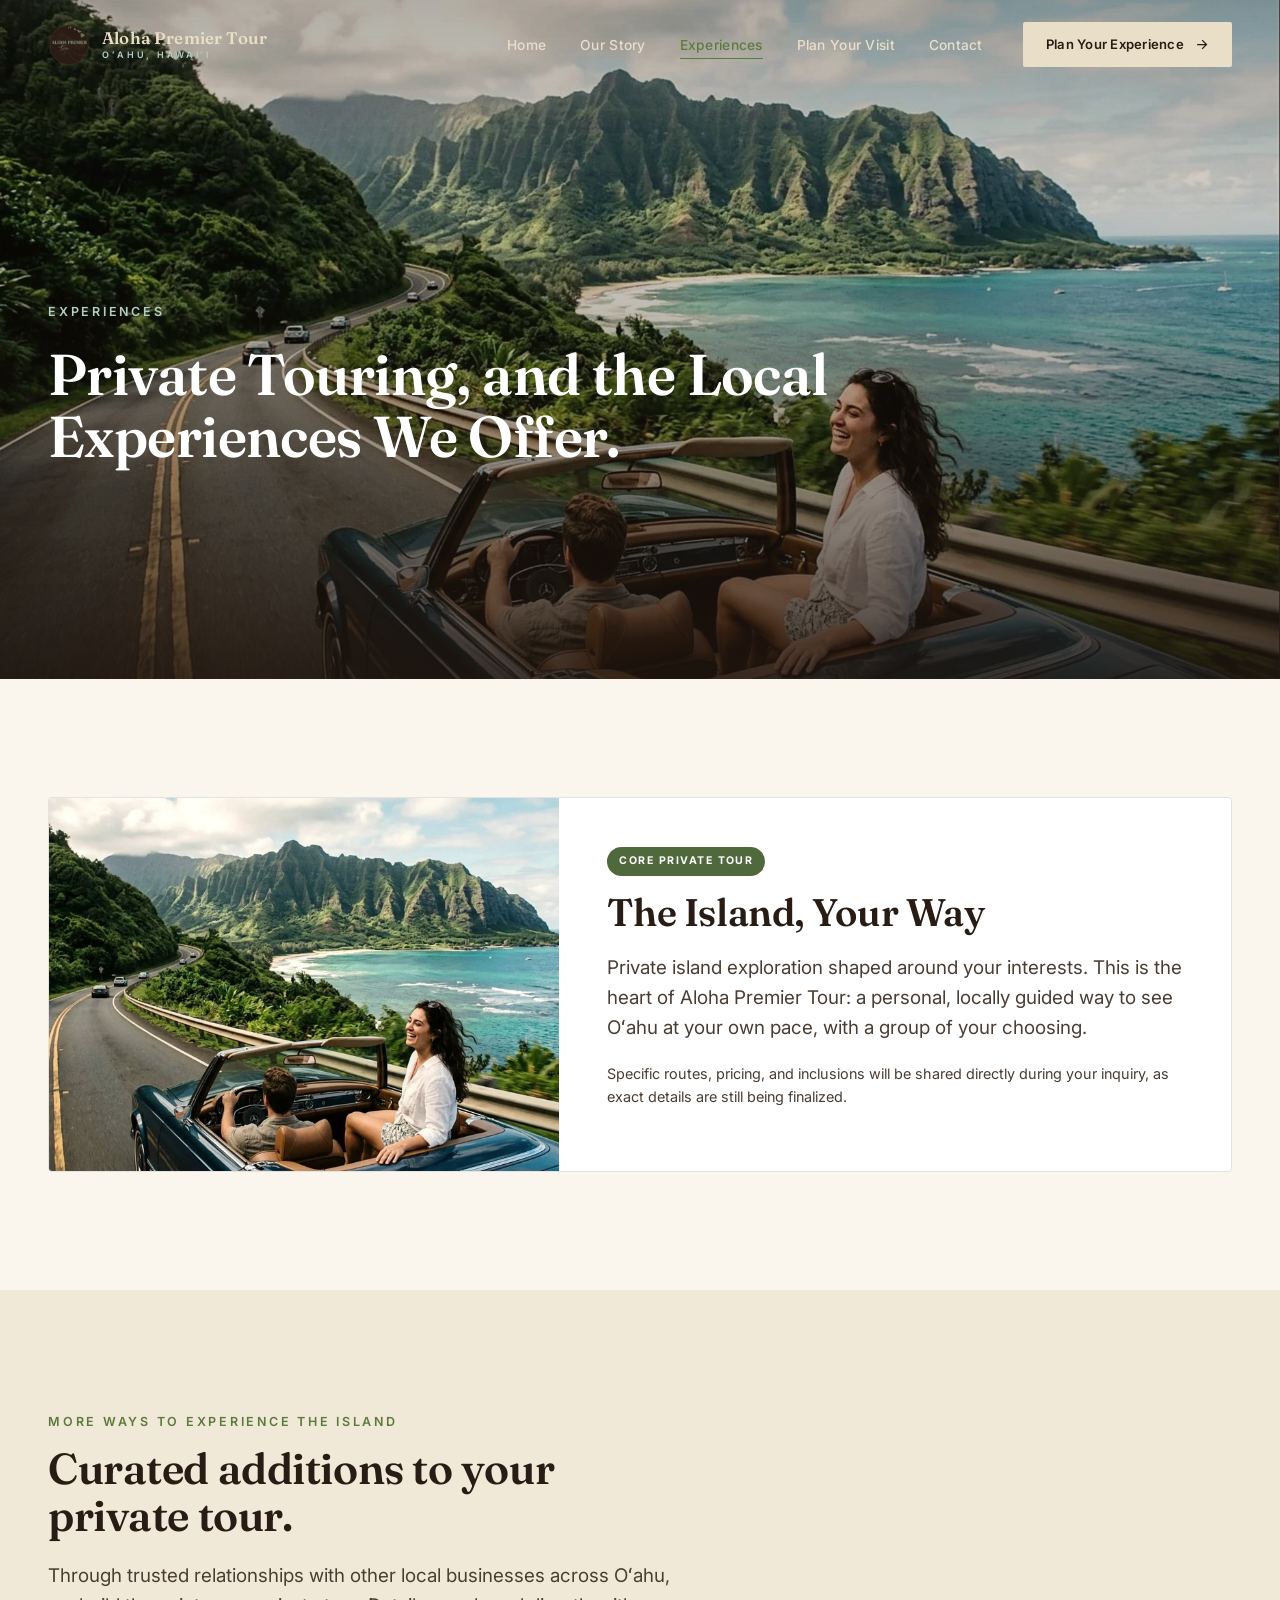
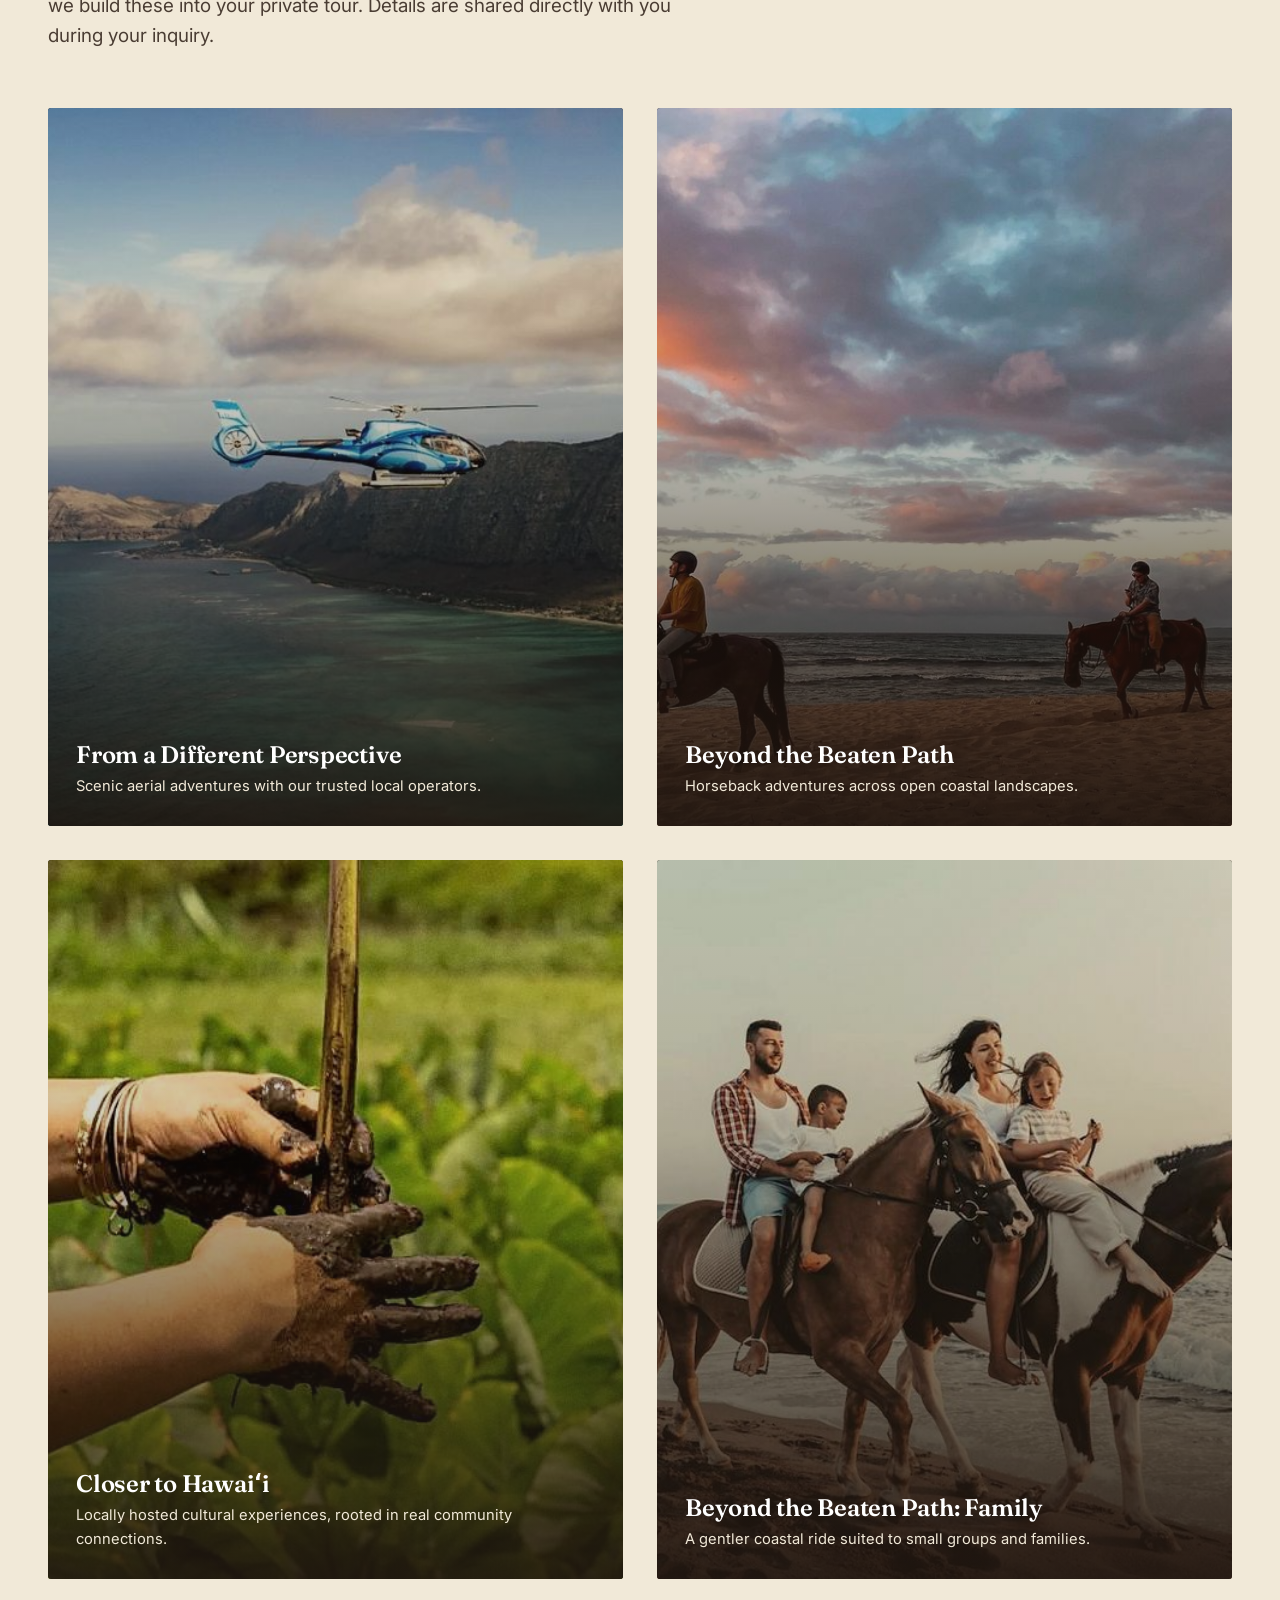
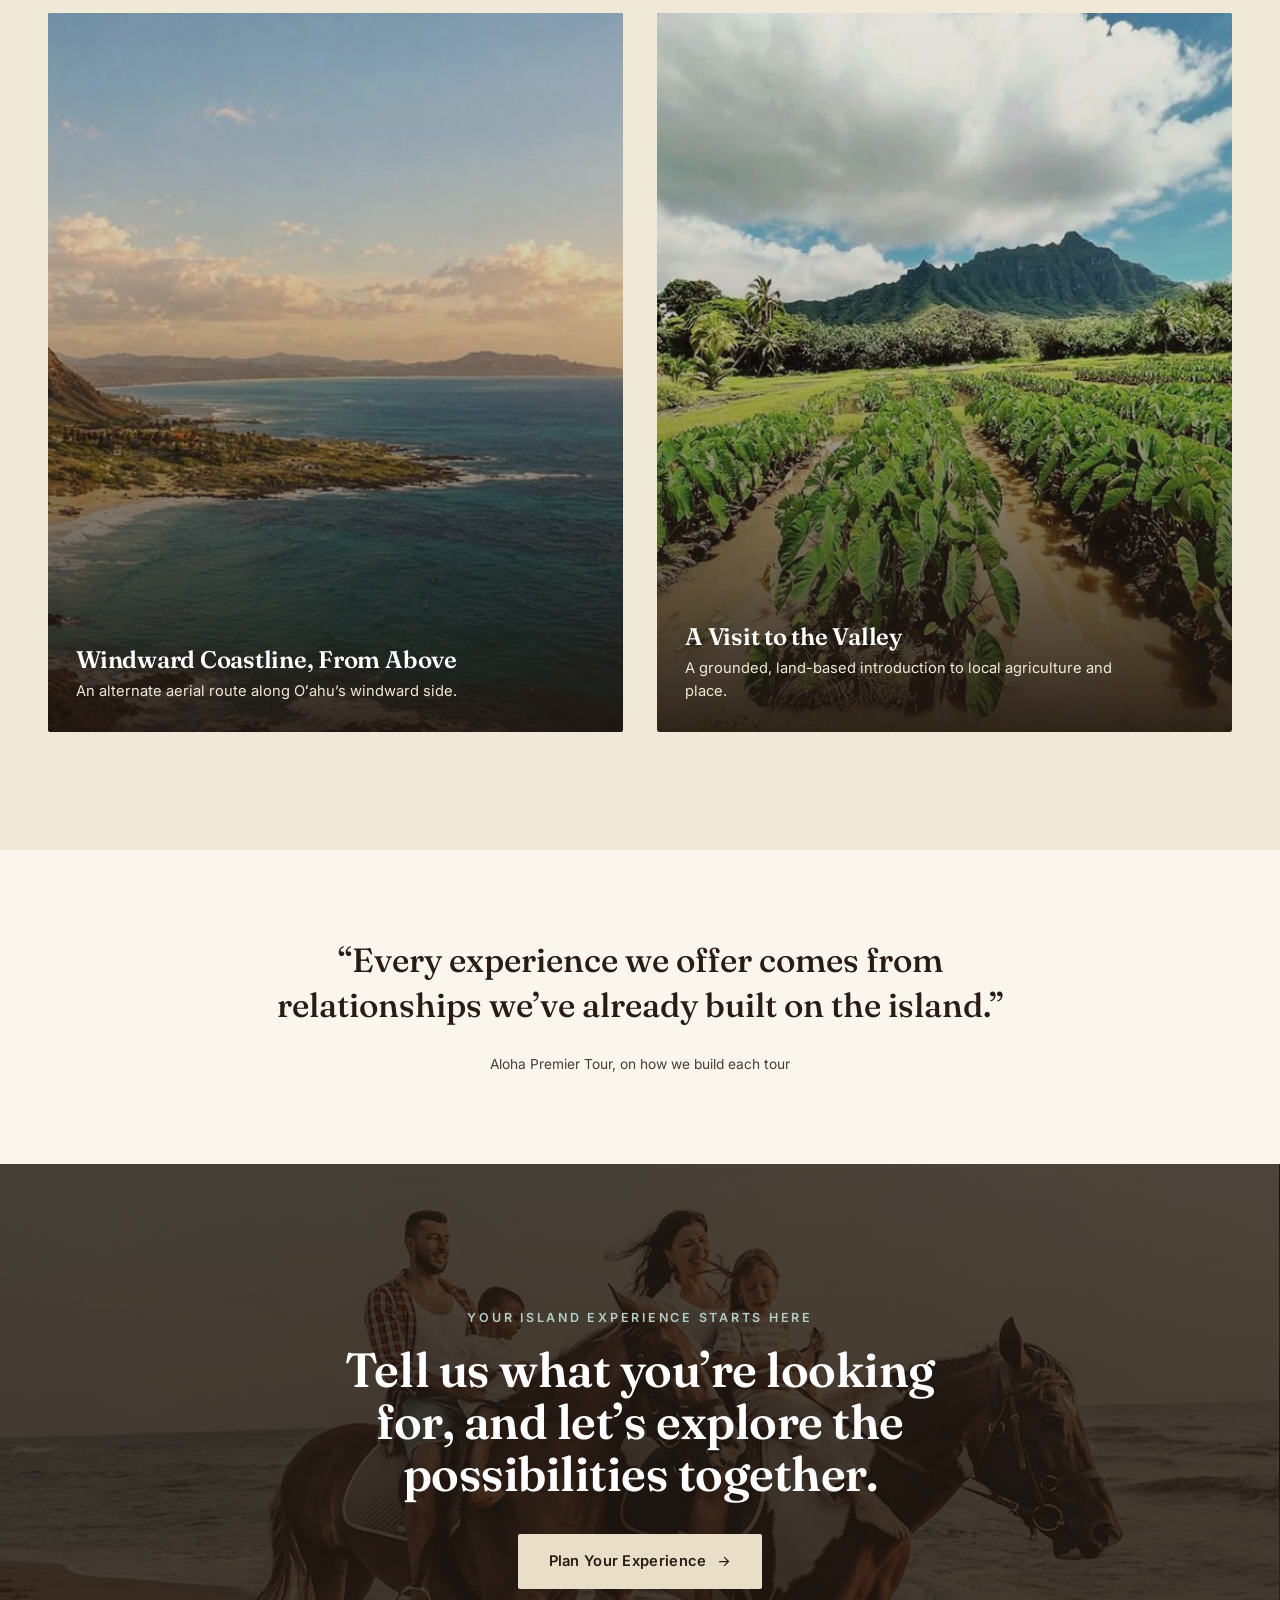
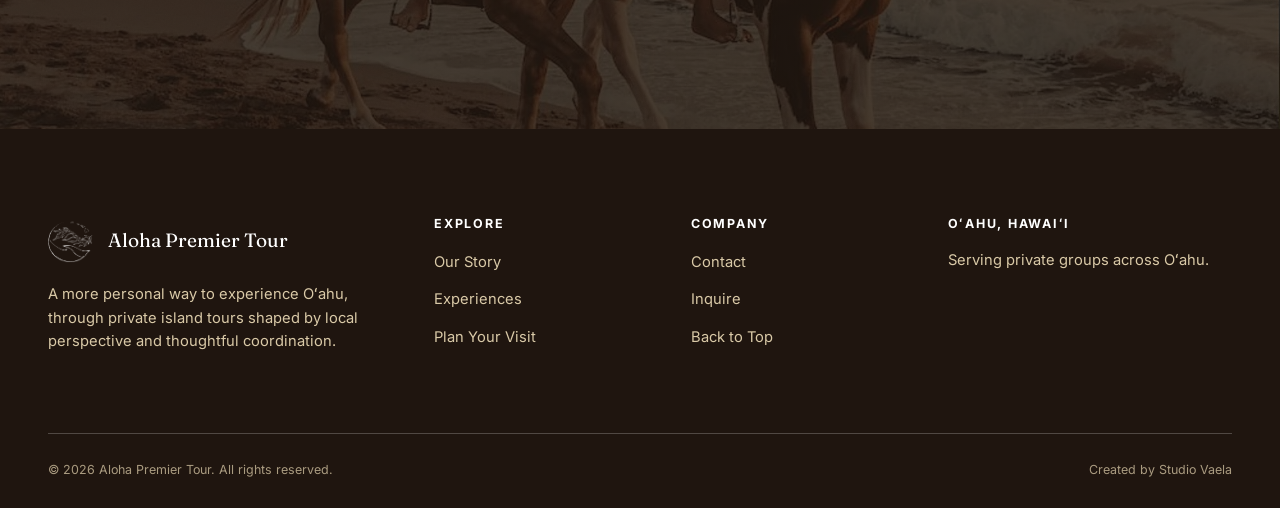
==== experiences.html @ 642cfa91 "Initial site build: Aloha Premier Tour editorial concept site Five-page static site (Home, Our Story" ====
<!DOCTYPE html>
<html lang="en">
<head>
<meta charset="UTF-8">
<meta name="viewport" content="width=device-width, initial-scale=1.0">
<title>Experiences | Aloha Premier Tour</title>
<meta name="description" content="Private Oʻahu island touring, plus curated experiences across the island.">
<link rel="icon" href="assets/img/logo/logo-primary.png">
<link rel="preconnect" href="https://fonts.googleapis.com">
<link rel="preconnect" href="https://fonts.gstatic.com" crossorigin>
<link href="https://fonts.googleapis.com/css2?family=Fraunces:ital,wght@0,400;0,500;0,600;1,500&family=Inter:wght@400;500;600;700&display=swap" rel="stylesheet">
<link rel="stylesheet" href="assets/css/style.css">
</head>
<body class="on-dark-hero">

<header class="site-header">
  <div class="container">
    <a href="index.html" class="brand">
      <img src="assets/img/logo/logo-primary.png" alt="Aloha Premier Tour">
      <span class="brand-word">Aloha Premier Tour<small>O&#699;AHU, HAWAI&#699;I</small></span>
    </a>
    <nav class="main-nav" id="main-nav">
      <ul>
        <li><a href="index.html" data-nav="index.html">Home</a></li>
        <li><a href="our-story.html" data-nav="our-story.html">Our Story</a></li>
        <li><a href="experiences.html" data-nav="experiences.html">Experiences</a></li>
        <li><a href="plan-your-visit.html" data-nav="plan-your-visit.html">Plan Your Visit</a></li>
        <li><a href="contact.html" data-nav="contact.html">Contact</a></li>
      </ul>
      <div class="nav-cta">
        <a href="plan-your-visit.html" class="btn btn-primary">
          Plan Your Experience
          <svg viewBox="0 0 24 24" fill="none" stroke="currentColor" stroke-width="2"><path d="M5 12h14M13 5l7 7-7 7"/></svg>
        </a>
      </div>
    </nav>
    <button class="menu-toggle" id="menu-toggle" aria-label="Toggle menu" aria-expanded="false">
      <span></span><span></span>
    </button>
  </div>
</header>

<section class="page-hero">
  <div class="hero-media">
    <img src="assets/img/graded/convertible-coast-road.jpg" alt="Dramatic Oʻahu ridgelines and coastline">
  </div>
  <div class="hero-content">
    <div class="container">
      <span class="eyebrow on-dark">Experiences</span>
      <h1>Private Touring, and the Local Experiences We Offer.</h1>
    </div>
  </div>
</section>

<!-- ============ CONFIRMED ============ -->
<section class="bg-offwhite">
  <div class="container">
    <div class="confirmed-card reveal">
      <div class="img-wrap">
        <img src="assets/img/graded/convertible-coast-road.jpg" alt="Private scenic drive along the Oʻahu coastline">
      </div>
      <div class="copy">
        <span class="badge-confirmed">Core Private Tour</span>
        <h2 style="font-size:clamp(1.9rem,3.2vw,2.4rem);">The Island, Your Way</h2>
        <p class="lede">Private island exploration shaped around your interests. This is the heart of Aloha Premier Tour: a personal, locally guided way to see O&#699;ahu at your own pace, with a group of your choosing.</p>
        <p style="font-size:.9rem;color:var(--ink-soft);">Specific routes, pricing, and inclusions will be shared directly during your inquiry, as exact details are still being finalized.</p>
      </div>
    </div>
  </div>
</section>

<!-- ============ MORE EXPERIENCES ============ -->
<section class="bg-sand">
  <div class="container">
    <div class="section-head reveal">
      <span class="eyebrow">More Ways to Experience the Island</span>
      <h2 style="font-size:clamp(2rem,3.6vw,2.7rem); margin-top:.3em;">Curated additions to your private tour.</h2>
      <p class="lede">Through trusted relationships with other local businesses across O&#699;ahu, we build these into your private tour. Details are shared directly with you during your inquiry.</p>
    </div>

    <div class="exp-grid">
      <div class="exp-card reveal">
        <img src="assets/img/cards/aerial-waimanalo.jpg" alt="Helicopter above the Oʻahu coastline">
        <div class="exp-card-content">
          <h3>From a Different Perspective</h3>
          <p>Scenic aerial adventures with our trusted local operators.</p>
        </div>
      </div>
      <div class="exp-card reveal">
        <img src="assets/img/cards/horseback-sunset-trio.jpg" alt="Horseback riding along an Oʻahu beach at sunset">
        <div class="exp-card-content">
          <h3>Beyond the Beaten Path</h3>
          <p>Horseback adventures across open coastal landscapes.</p>
        </div>
      </div>
      <div class="exp-card reveal">
        <img src="assets/img/cards/cultural-hands-taro.jpg" alt="Hands tending a taro patch, a genuine local practice">
        <div class="exp-card-content">
          <h3>Closer to Hawai&#699;i</h3>
          <p>Locally hosted cultural experiences, rooted in real community connections.</p>
        </div>
      </div>
      <div class="exp-card reveal">
        <img src="assets/img/cards/horseback-family.jpg" alt="Family exploring the Oʻahu coast on horseback">
        <div class="exp-card-content">
          <h3>Beyond the Beaten Path: Family</h3>
          <p>A gentler coastal ride suited to small groups and families.</p>
        </div>
      </div>
      <div class="exp-card reveal">
        <img src="assets/img/cards/aerial-makapuu-sunset.jpg" alt="Aerial view of the Oʻahu coastline at sunset">
        <div class="exp-card-content">
          <h3>Windward Coastline, From Above</h3>
          <p>An alternate aerial route along O&#699;ahu&rsquo;s windward side.</p>
        </div>
      </div>
      <div class="exp-card reveal">
        <img src="assets/img/cards/taro-fields-mountain.jpg" alt="Taro fields beneath the Oʻahu mountains">
        <div class="exp-card-content">
          <h3>A Visit to the Valley</h3>
          <p>A grounded, land-based introduction to local agriculture and place.</p>
        </div>
      </div>
    </div>
  </div>
</section>

<section class="bg-offwhite tight">
  <div class="container">
    <div class="quote-block reveal">
      <q>Every experience we offer comes from relationships we&rsquo;ve already built on the island.</q>
      <cite>Aloha Premier Tour, on how we build each tour</cite>
    </div>
  </div>
</section>

<section class="cta-band">
  <div class="bg-img"><img src="assets/img/graded/horseback-family.jpg" alt="Family exploring the Oʻahu coastline"></div>
  <div class="container inner reveal">
    <span class="eyebrow on-dark">Your Island Experience Starts Here</span>
    <h2 style="margin-top:.3em;">Tell us what you&rsquo;re looking for, and let&rsquo;s explore the possibilities together.</h2>
    <div class="actions">
      <a href="plan-your-visit.html" class="btn btn-primary">
        Plan Your Experience
        <svg viewBox="0 0 24 24" fill="none" stroke="currentColor" stroke-width="2"><path d="M5 12h14M13 5l7 7-7 7"/></svg>
      </a>
    </div>
  </div>
</section>

<footer class="site-footer">
  <div class="container">
    <div class="footer-grid">
      <div>
        <a href="index.html" class="footer-brand">
          <img src="assets/img/logo/logo-submark-white.png" alt="">
          <span>Aloha Premier Tour</span>
        </a>
        <p>A more personal way to experience O&#699;ahu, through private island tours shaped by local perspective and thoughtful coordination.</p>
      </div>
      <div>
        <h4>Explore</h4>
        <ul>
          <li><a href="our-story.html">Our Story</a></li>
          <li><a href="experiences.html">Experiences</a></li>
          <li><a href="plan-your-visit.html">Plan Your Visit</a></li>
        </ul>
      </div>
      <div>
        <h4>Company</h4>
        <ul>
          <li><a href="contact.html">Contact</a></li>
          <li><a href="plan-your-visit.html">Inquire</a></li>
          <li><a href="#top">Back to Top</a></li>
        </ul>
      </div>
      <div>
        <h4>O&#699;ahu, Hawai&#699;i</h4>
        <p>Serving private groups across O&#699;ahu.</p>
      </div>
    </div>
    <div class="footer-bottom">
      <span>&copy; 2026 Aloha Premier Tour. All rights reserved.</span>
      <span>Created by Studio Vaela</span>
    </div>
  </div>
</footer>

<script src="assets/js/main.js"></script>
</body>
</html>
---- assets/css/style.css ----
/* ============================================================
   Aloha Premier Tour — Editorial concept site
   Palette sampled from brand mark: cocoa #291C15, olive/tidal green #5C7A3D
   ============================================================ */

:root{
  --cocoa-900:#1f150f;
  --cocoa-800:#291c15;
  --cocoa-700:#3c2a1f;
  --cocoa-600:#55402f;
  --green-700:#3c4f30;
  --green-600:#50693c;
  --green-500:#5c7a3d;
  --green-400:#7c9460;
  --seaglass-500:#8fb3a6;
  --seaglass-400:#b3cec4;
  --sand-300:#d9c9a7;
  --sand-200:#e9dec8;
  --sand-100:#f1e9d8;
  --offwhite:#faf6ee;
  --ink:#231a14;
  --ink-soft:#4a3d33;
  --line:rgba(35,26,20,0.12);
  --line-light:rgba(255,255,255,0.22);

  --font-display:"Fraunces", "Iowan Old Style", Georgia, serif;
  --font-body:"Inter", -apple-system, BlinkMacSystemFont, "Segoe UI", sans-serif;

  --container:1240px;
  --radius:4px;
  --ease:cubic-bezier(.22,.61,.36,1);
}

*,*::before,*::after{box-sizing:border-box;}
html{scroll-behavior:smooth;}
body{
  margin:0;
  background:var(--offwhite);
  color:var(--ink);
  font-family:var(--font-body);
  font-size:16px;
  line-height:1.6;
  -webkit-font-smoothing:antialiased;
  overflow-x:hidden;
}
img{max-width:100%;display:block;}
a{color:inherit;text-decoration:none;}
ul{margin:0;padding:0;list-style:none;}
h1,h2,h3,h4{
  font-family:var(--font-display);
  font-weight:600;
  line-height:1.08;
  margin:0 0 .5em;
  color:var(--cocoa-800);
  letter-spacing:-0.01em;
}
p{margin:0 0 1em;}
.container{
  width:100%;
  max-width:var(--container);
  margin:0 auto;
  padding:0 28px;
}

/* ---------- utility type ---------- */
.eyebrow{
  font-family:var(--font-body);
  font-size:12.5px;
  font-weight:600;
  letter-spacing:.22em;
  text-transform:uppercase;
  color:var(--green-500);
}
.eyebrow.on-dark{color:var(--seaglass-400);}
.lede{
  font-size:1.18rem;
  color:var(--ink-soft);
  max-width:46em;
}
.section-head{
  max-width:640px;
  margin:0 0 56px;
}
.section-head.center{margin-left:auto;margin-right:auto;text-align:center;}

/* ---------- buttons ---------- */
.btn{
  display:inline-flex;
  align-items:center;
  gap:10px;
  font-family:var(--font-body);
  font-weight:600;
  font-size:.92rem;
  letter-spacing:.02em;
  padding:15px 30px;
  border-radius:2px;
  border:1px solid transparent;
  cursor:pointer;
  transition:transform .4s var(--ease), background .3s var(--ease), color .3s var(--ease), border-color .3s var(--ease);
  white-space:nowrap;
}
.btn svg{width:15px;height:15px;transition:transform .35s var(--ease);}
.btn:hover svg{transform:translateX(4px);}
.btn-primary{
  background:var(--sand-200);
  color:var(--cocoa-800);
}
.btn-primary:hover{background:#fff;}
.btn-line{
  background:transparent;
  border-color:var(--line-light);
  color:inherit;
}
.btn-line:hover{border-color:currentColor;}
.btn-dark{
  background:var(--cocoa-800);
  color:var(--sand-200);
}
.btn-dark:hover{background:var(--green-700);}
.btn-block{width:100%;justify-content:center;}

/* ============================================================
   Header
   ============================================================ */
.site-header{
  position:fixed;
  top:0;left:0;right:0;
  z-index:100;
  padding:22px 0;
  transition:background .5s var(--ease), padding .4s var(--ease), box-shadow .4s var(--ease);
}
.site-header .container{
  display:flex;
  align-items:center;
  justify-content:space-between;
}
.site-header.is-scrolled{
  background:rgba(250,246,238,0.92);
  backdrop-filter:blur(10px);
  padding:14px 0;
  box-shadow:0 1px 0 var(--line);
}
.brand{
  display:flex;
  align-items:center;
  gap:12px;
  z-index:2;
}
.brand img{height:42px;width:42px;transition:height .4s var(--ease), width .4s var(--ease);}
.site-header.is-scrolled .brand img{height:36px;width:36px;}
.brand-word{
  font-family:var(--font-display);
  font-size:1.05rem;
  font-weight:600;
  letter-spacing:.01em;
  color:var(--sand-200);
  transition:color .4s var(--ease);
  line-height:1.1;
}
.brand-word small{
  display:block;
  font-family:var(--font-body);
  font-size:.56rem;
  letter-spacing:.3em;
  font-weight:600;
  color:var(--seaglass-400);
  margin-top:2px;
}
.site-header.is-scrolled .brand-word{color:var(--cocoa-800);}
.site-header.is-scrolled .brand-word small{color:var(--green-600);}
body:not(.on-dark-hero) .brand-word{color:var(--cocoa-800);}
body:not(.on-dark-hero) .brand-word small{color:var(--green-600);}

.main-nav{display:flex;align-items:center;gap:40px;}
.main-nav ul{display:flex;gap:34px;}
.main-nav ul a{
  font-size:.86rem;
  font-weight:500;
  letter-spacing:.02em;
  color:var(--sand-200);
  position:relative;
  padding:4px 0;
  transition:color .4s var(--ease);
}
body:not(.on-dark-hero) .main-nav ul a{color:var(--ink-soft);}
.site-header.is-scrolled .main-nav ul a{color:var(--ink-soft);}
.main-nav ul a::after{
  content:"";
  position:absolute;left:0;right:100%;bottom:-2px;
  height:1px;background:currentColor;
  transition:right .35s var(--ease);
}
.main-nav ul a:hover::after,
.main-nav ul a.active::after{right:0;}
.main-nav ul a.active{color:var(--green-500);}

.nav-cta{display:flex;align-items:center;gap:22px;}
.nav-cta .btn{
  padding:11px 22px;
  font-size:.82rem;
}
body:not(.on-dark-hero) .btn-line{color:var(--ink);border-color:var(--line);}
.site-header.is-scrolled .btn-line{color:var(--ink);border-color:var(--line);}

.menu-toggle{
  display:none;
  width:40px;height:40px;
  border:none;background:none;
  cursor:pointer;
  flex-direction:column;
  align-items:flex-end;
  justify-content:center;
  gap:6px;
  z-index:2;
}
.menu-toggle span{
  display:block;width:26px;height:2px;
  background:var(--sand-200);
  transition:all .35s var(--ease);
}
body:not(.on-dark-hero) .menu-toggle span,
.site-header.is-scrolled .menu-toggle span{background:var(--ink);}
.menu-toggle span:nth-child(2){width:18px;}

/* mobile nav */
@media (max-width:900px){
  .main-nav{
    position:fixed;inset:0;
    background:var(--cocoa-800);
    flex-direction:column;
    justify-content:center;
    align-items:flex-start;
    padding:0 40px;
    transform:translateX(100%);
    transition:transform .5s var(--ease);
  }
  .main-nav.is-open{transform:translateX(0);}
  .main-nav ul{flex-direction:column;gap:26px;}
  .main-nav ul a{font-size:1.5rem;color:var(--sand-200) !important;}
  .main-nav .nav-cta{margin-top:30px;}
  .menu-toggle{display:flex;}
  body.nav-open{overflow:hidden;}
}

/* ============================================================
   Hero
   ============================================================ */
.hero{
  position:relative;
  min-height:100svh;
  display:flex;
  align-items:flex-end;
  color:var(--sand-200);
  overflow:hidden;
}
.hero-media{
  position:absolute;inset:0;
  z-index:0;
}
.hero-media img{
  width:100%;height:100%;object-fit:cover;
  transform:scale(1.08);
  animation:heroZoom 18s ease-out forwards;
}
@keyframes heroZoom{to{transform:scale(1);}}
.hero-media::after{
  content:"";
  position:absolute;inset:0;
  background:
    linear-gradient(180deg, rgba(31,21,15,.35) 0%, rgba(31,21,15,.18) 32%, rgba(31,21,15,.55) 78%, rgba(31,21,15,.86) 100%);
}
.hero-content{
  position:relative;z-index:1;
  width:100%;
  padding:200px 0 88px;
}
.hero-content .eyebrow{margin-bottom:22px;display:inline-block;}
.hero h1{
  color:#fff;
  font-size:clamp(2.6rem, 6vw, 5rem);
  max-width:14em;
  margin-bottom:.4em;
}
.hero-body{
  display:flex;
  justify-content:space-between;
  align-items:flex-end;
  gap:40px;
  flex-wrap:wrap;
}
.hero-body p{
  max-width:34em;
  font-size:1.12rem;
  color:var(--sand-100);
  margin-bottom:28px;
}
.hero-scroll{
  position:absolute;bottom:34px;left:50%;
  transform:translateX(-50%);
  display:flex;flex-direction:column;align-items:center;gap:10px;
  color:var(--sand-200);
  font-size:.68rem;letter-spacing:.3em;text-transform:uppercase;
  opacity:.8;
  z-index:1;
}
.hero-scroll .line{width:1px;height:40px;background:currentColor;opacity:.5;animation:scrollLine 2.4s ease-in-out infinite;}
@keyframes scrollLine{0%,100%{transform:scaleY(1);opacity:.5;}50%{transform:scaleY(.4);opacity:1;}}

/* page (non-home) hero — shorter */
.page-hero{
  position:relative;
  min-height:62vh;
  display:flex;align-items:flex-end;
  color:var(--sand-200);
  overflow:hidden;
}
.page-hero .hero-content{padding:180px 0 64px;}
.page-hero h1{font-size:clamp(2.2rem,4.8vw,3.6rem);max-width:16em;color:#fff;}

/* ============================================================
   Sections / shared blocks
   ============================================================ */
section{padding:118px 0;position:relative;}
section.tight{padding:88px 0;}
.bg-offwhite{background:var(--offwhite);}
.bg-sand{background:var(--sand-100);}
.bg-cocoa{background:var(--cocoa-800);color:var(--sand-200);}
.bg-cocoa h2,.bg-cocoa h3,.bg-cocoa h4{color:#fff;}
.bg-cocoa .lede{color:var(--sand-100);}

.reveal{
  opacity:0;
  transform:translateY(26px);
  transition:opacity .9s var(--ease), transform .9s var(--ease);
}
.reveal.is-visible{opacity:1;transform:translateY(0);}

/* ---------- Introduction (home) ---------- */
.intro-grid{
  display:grid;
  grid-template-columns:1.1fr .9fr;
  gap:72px;
  align-items:center;
}
.intro-media{position:relative;}
.intro-media img{border-radius:3px;}
.intro-media .frame-tag{
  position:absolute;bottom:-26px;left:-26px;
  background:var(--cocoa-800);
  color:var(--sand-200);
  padding:18px 24px;
  font-size:.78rem;
  letter-spacing:.06em;
  max-width:220px;
  border-left:3px solid var(--green-500);
}

/* ---------- experience preview cards ---------- */
.concept-banner{
  display:flex;
  align-items:center;
  gap:14px;
  border:1px solid var(--line);
  background:var(--sand-100);
  color:var(--ink-soft);
  padding:16px 22px;
  font-size:.84rem;
  border-radius:2px;
  margin-bottom:48px;
}
.concept-banner svg{flex:none;width:18px;height:18px;color:var(--green-600);}
.bg-cocoa .concept-banner{background:rgba(255,255,255,.06);border-color:var(--line-light);color:var(--sand-100);}

.exp-grid{
  display:grid;
  grid-template-columns:repeat(2,1fr);
  gap:34px;
}
.exp-card{
  position:relative;
  border-radius:3px;
  overflow:hidden;
  background:var(--cocoa-800);
  aspect-ratio:4/5;
  isolation:isolate;
}
.exp-card img{
  position:absolute;inset:0;width:100%;height:100%;object-fit:cover;
  transition:transform .9s var(--ease), filter .5s var(--ease);
  z-index:-1;
}
.exp-card:hover img{transform:scale(1.07);}
.exp-card::before{
  content:"";
  position:absolute;inset:0;
  background:linear-gradient(180deg, rgba(31,21,15,.12) 0%, rgba(31,21,15,.2) 38%, rgba(31,21,15,.92) 100%);
}
.exp-card-content{
  position:relative;z-index:1;
  height:100%;
  display:flex;flex-direction:column;justify-content:flex-end;
  padding:28px;
  color:#fff;
}
.concept-pill{
  align-self:flex-start;
  display:inline-flex;align-items:center;gap:6px;
  font-size:.64rem;letter-spacing:.16em;font-weight:700;text-transform:uppercase;
  background:rgba(250,246,238,.94);
  color:var(--cocoa-800);
  padding:6px 11px;
  border-radius:20px;
  margin-bottom:auto;
}
.concept-pill::before{
  content:"";width:6px;height:6px;border-radius:50%;background:var(--green-500);
}
.exp-card-content h3{color:#fff;font-size:1.5rem;margin-bottom:.3em;}
.exp-card-content p{color:var(--sand-100);font-size:.92rem;margin-bottom:0;max-width:30em;}

/* ---------- Why APT ---------- */
.why-grid{
  display:grid;
  grid-template-columns:repeat(3,1fr);
  gap:48px;
}
.why-item{border-top:1px solid var(--line);padding-top:26px;}
.bg-cocoa .why-item{border-color:var(--line-light);}
.why-item .num{
  font-family:var(--font-display);
  font-size:.95rem;color:var(--green-500);
  letter-spacing:.08em;
  margin-bottom:18px;
  display:block;
}
.bg-cocoa .why-item .num{color:var(--seaglass-400);}
.why-item h3{font-size:1.35rem;}

/* ---------- about preview / story split ---------- */
.split{
  display:grid;
  grid-template-columns:.95fr 1.05fr;
  gap:0;
  align-items:stretch;
}
.split-media{position:relative;min-height:420px;}
.split-media img{position:absolute;inset:0;width:100%;height:100%;object-fit:cover;}
.split-copy{
  display:flex;flex-direction:column;justify-content:center;
  padding:80px;
}
.split-copy .lede{margin-bottom:28px;}
.split.reverse{grid-template-columns:1.05fr .95fr;}
.split.reverse .split-media{order:2;}

/* ---------- final CTA band ---------- */
.cta-band{
  position:relative;
  padding:140px 0;
  text-align:center;
  color:#fff;
  overflow:hidden;
}
.cta-band .bg-img{position:absolute;inset:0;z-index:0;}
.cta-band .bg-img img{width:100%;height:100%;object-fit:cover;}
.cta-band .bg-img::after{
  content:"";position:absolute;inset:0;
  background:linear-gradient(180deg, rgba(31,21,15,.78), rgba(31,21,15,.82));
}
.cta-band .inner{position:relative;z-index:1;max-width:680px;margin:0 auto;}
.cta-band h2{color:#fff;font-size:clamp(2rem,4vw,3rem);}
.cta-band .actions{display:flex;justify-content:center;gap:16px;margin-top:34px;flex-wrap:wrap;}

/* ---------- submark watermark decoration ---------- */
.submark-wm{
  position:absolute;
  width:420px;height:420px;
  opacity:.06;
  pointer-events:none;
  z-index:0;
}
.bg-offwhite .submark-wm,
.bg-sand .submark-wm{filter:invert(1);opacity:.045;}

/* ============================================================
   Footer
   ============================================================ */
.site-footer{
  background:var(--cocoa-900);
  color:var(--sand-300);
  padding:88px 0 28px;
  position:relative;
  overflow:hidden;
}
.footer-grid{
  display:grid;
  grid-template-columns:1.3fr .8fr .8fr 1.1fr;
  gap:50px;
  padding-bottom:64px;
  border-bottom:1px solid var(--line-light);
}
.footer-brand{display:flex;align-items:center;gap:14px;margin-bottom:20px;}
.footer-brand img{height:46px;width:46px;}
.footer-brand span{font-family:var(--font-display);font-size:1.2rem;color:#fff;}
.site-footer p{color:var(--sand-300);font-size:.92rem;max-width:30em;}
.site-footer h4{
  color:#fff;font-family:var(--font-body);font-size:.78rem;
  letter-spacing:.14em;text-transform:uppercase;font-weight:700;
  margin-bottom:18px;
}
.site-footer ul li{margin-bottom:12px;}
.site-footer ul a{font-size:.92rem;color:var(--sand-300);transition:color .3s;}
.site-footer ul a:hover{color:var(--seaglass-400);}
.footer-bottom{
  display:flex;justify-content:space-between;align-items:center;
  padding-top:26px;flex-wrap:wrap;gap:12px;
  font-size:.78rem;color:var(--sand-300);opacity:.75;
}
.footer-disclaimer{
  font-size:.76rem;
  color:var(--sand-300);
  opacity:.65;
  max-width:980px;
  margin-top:18px;
  line-height:1.6;
}

/* ============================================================
   Inquiry form
   ============================================================ */
.form-wrap{
  background:#fff;
  border:1px solid var(--line);
  border-radius:4px;
  padding:48px;
}
.form-grid{
  display:grid;
  grid-template-columns:1fr 1fr;
  gap:22px 24px;
}
.field{display:flex;flex-direction:column;gap:8px;}
.field.full{grid-column:1 / -1;}
.field label{
  font-size:.78rem;font-weight:600;letter-spacing:.04em;
  color:var(--ink-soft);text-transform:uppercase;
}
.field .req{color:var(--green-600);}
.field input,
.field select,
.field textarea{
  font-family:var(--font-body);
  font-size:.96rem;
  padding:13px 14px;
  border:1px solid var(--line);
  border-radius:2px;
  background:var(--offwhite);
  color:var(--ink);
  transition:border-color .3s, background .3s;
}
.field input:focus,
.field select:focus,
.field textarea:focus{
  outline:none;
  border-color:var(--green-500);
  background:#fff;
}
.field textarea{resize:vertical;min-height:110px;}
.interest-tags{display:flex;flex-wrap:wrap;gap:10px;}
.tag-check{position:relative;}
.tag-check input{position:absolute;opacity:0;width:100%;height:100%;cursor:pointer;margin:0;}
.tag-check span{
  display:inline-block;padding:9px 16px;
  border:1px solid var(--line);
  border-radius:20px;
  font-size:.84rem;color:var(--ink-soft);
  transition:all .25s var(--ease);
}
.tag-check input:checked + span{
  background:var(--green-600);
  border-color:var(--green-600);
  color:#fff;
}
.form-foot{
  display:flex;align-items:center;justify-content:space-between;
  margin-top:30px;gap:20px;flex-wrap:wrap;
}
.form-note{font-size:.82rem;color:var(--ink-soft);max-width:28em;}

.form-success{
  display:none;
  text-align:center;
  padding:64px 32px;
  border:1px solid var(--line);
  border-radius:4px;
  background:var(--sand-100);
}
.form-success.is-visible{display:block;}
.form-success .mark{
  width:52px;height:52px;margin:0 auto 22px;
  border-radius:50%;
  background:var(--green-600);
  display:flex;align-items:center;justify-content:center;
}
.form-success .mark svg{width:24px;height:24px;color:#fff;}
#inquiry-form.is-hidden{display:none;}

.expect-list{display:flex;flex-direction:column;gap:22px;}
.expect-item{display:flex;gap:16px;align-items:flex-start;}
.expect-item .dot{
  flex:none;width:30px;height:30px;border-radius:50%;
  background:var(--sand-200);color:var(--cocoa-800);
  display:flex;align-items:center;justify-content:center;
  font-family:var(--font-display);font-size:.85rem;font-weight:600;
}
.expect-item p{margin:0;color:var(--ink-soft);font-size:.94rem;}
.expect-item strong{display:block;color:var(--cocoa-800);font-family:var(--font-body);margin-bottom:2px;}

/* ---------- contact page ---------- */
.contact-grid{
  display:grid;
  grid-template-columns:.95fr 1.05fr;
  gap:64px;
}
.contact-card{
  border:1px solid var(--line);
  padding:30px 28px;
  border-radius:3px;
  display:flex;gap:18px;align-items:flex-start;
  margin-bottom:18px;
  background:#fff;
}
.contact-card svg{flex:none;width:22px;height:22px;color:var(--green-600);margin-top:3px;}
.contact-card h4{margin-bottom:4px;font-size:1.02rem;}
.contact-card p{margin:0;color:var(--ink-soft);font-size:.92rem;}
.messenger-note{
  display:flex;gap:14px;align-items:flex-start;
  background:var(--sand-100);
  border:1px dashed var(--sand-300);
  padding:20px 22px;
  border-radius:3px;
  font-size:.88rem;color:var(--ink-soft);
}

/* ---------- our-story timeline/people ---------- */
.story-stat-row{
  display:grid;
  grid-template-columns:repeat(3,1fr);
  gap:40px;
  padding:56px 0;
  border-top:1px solid var(--line);
  border-bottom:1px solid var(--line);
}
.story-stat h3{
  font-size:2.4rem;color:var(--green-600);margin-bottom:6px;
}
.story-stat p{color:var(--ink-soft);font-size:.9rem;margin:0;}

.quote-block{
  max-width:760px;
  margin:0 auto;
  text-align:center;
}
.quote-block q{
  font-family:var(--font-display);
  font-size:clamp(1.5rem,3vw,2.1rem);
  font-weight:500;
  color:var(--cocoa-800);
  display:block;
  margin-bottom:22px;
  line-height:1.35;
}
.quote-block cite{font-size:.86rem;color:var(--ink-soft);font-style:normal;}

/* ---------- experiences page: confirmed vs proposed ---------- */
.confirmed-card{
  display:grid;
  grid-template-columns:.9fr 1.1fr;
  gap:48px;
  align-items:center;
  border:1px solid var(--line);
  border-radius:4px;
  overflow:hidden;
  background:#fff;
}
.confirmed-card .img-wrap{height:100%;min-height:340px;position:relative;}
.confirmed-card .img-wrap img{position:absolute;inset:0;width:100%;height:100%;object-fit:cover;}
.confirmed-card .copy{padding:48px 48px 48px 0;}
.badge-confirmed{
  display:inline-flex;align-items:center;gap:6px;
  background:var(--green-600);color:#fff;
  font-size:.66rem;letter-spacing:.14em;text-transform:uppercase;font-weight:700;
  padding:6px 12px;border-radius:20px;margin-bottom:16px;
}

/* ============================================================
   Responsive
   ============================================================ */
@media (max-width:1080px){
  .intro-grid,.split,.confirmed-card{grid-template-columns:1fr;}
  .split-media{min-height:320px;}
  .split-copy{padding:56px 36px;}
  .confirmed-card .copy{padding:8px 40px 48px;}
  .footer-grid{grid-template-columns:1fr 1fr;}
  .exp-grid{grid-template-columns:1fr 1fr;}
}
@media (max-width:760px){
  section{padding:76px 0;}
  .hero-content{padding:150px 0 56px;}
  .page-hero .hero-content{padding:140px 0 48px;}
  .exp-grid{grid-template-columns:1fr;}
  .why-grid{grid-template-columns:1fr;gap:34px;}
  .form-grid{grid-template-columns:1fr;}
  .footer-grid{grid-template-columns:1fr;gap:38px;padding-bottom:40px;}
  .story-stat-row{grid-template-columns:1fr;gap:28px;text-align:left;padding:40px 0;}
  .contact-grid{grid-template-columns:1fr;gap:40px;}
  .intro-media .frame-tag{position:static;margin-top:16px;}
  .hero-body{flex-direction:column;align-items:flex-start;}
}
@media (max-width:480px){
  .container{padding:0 20px;}
  .form-wrap{padding:28px 20px;}
}
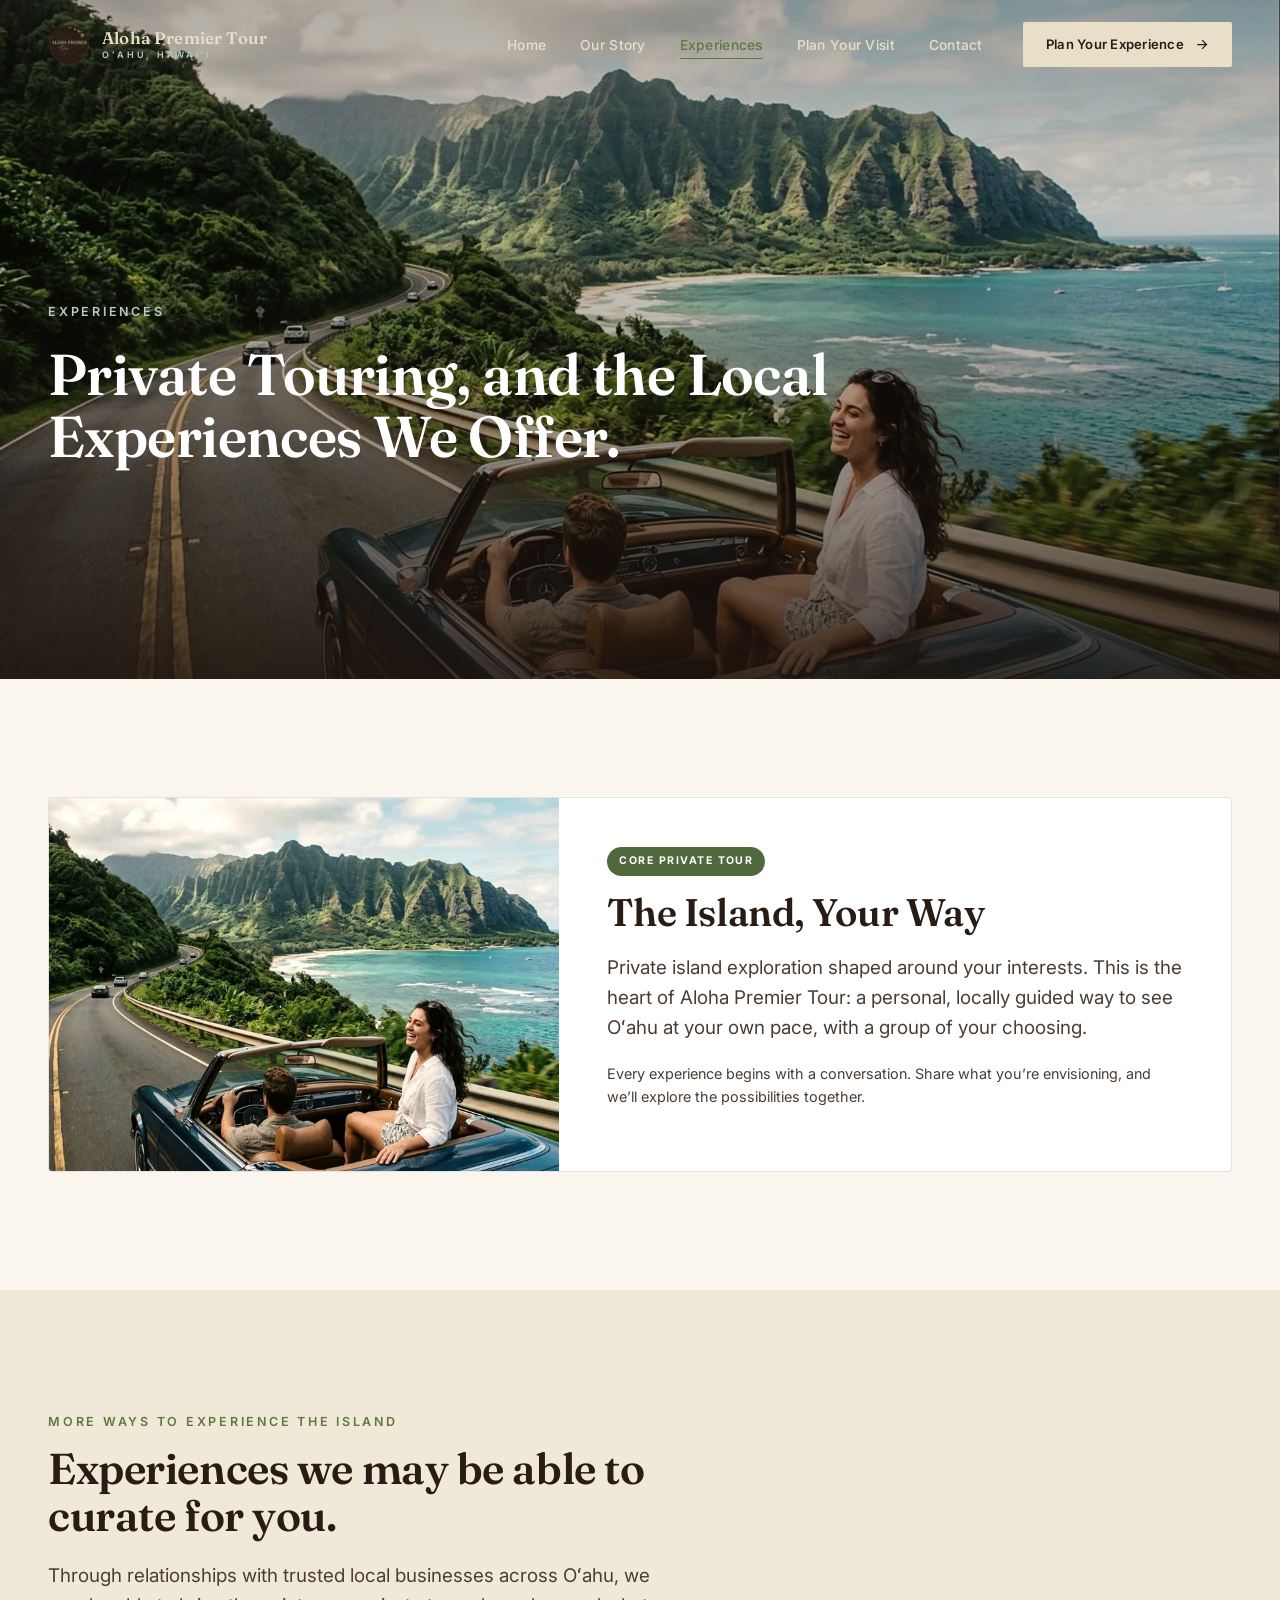
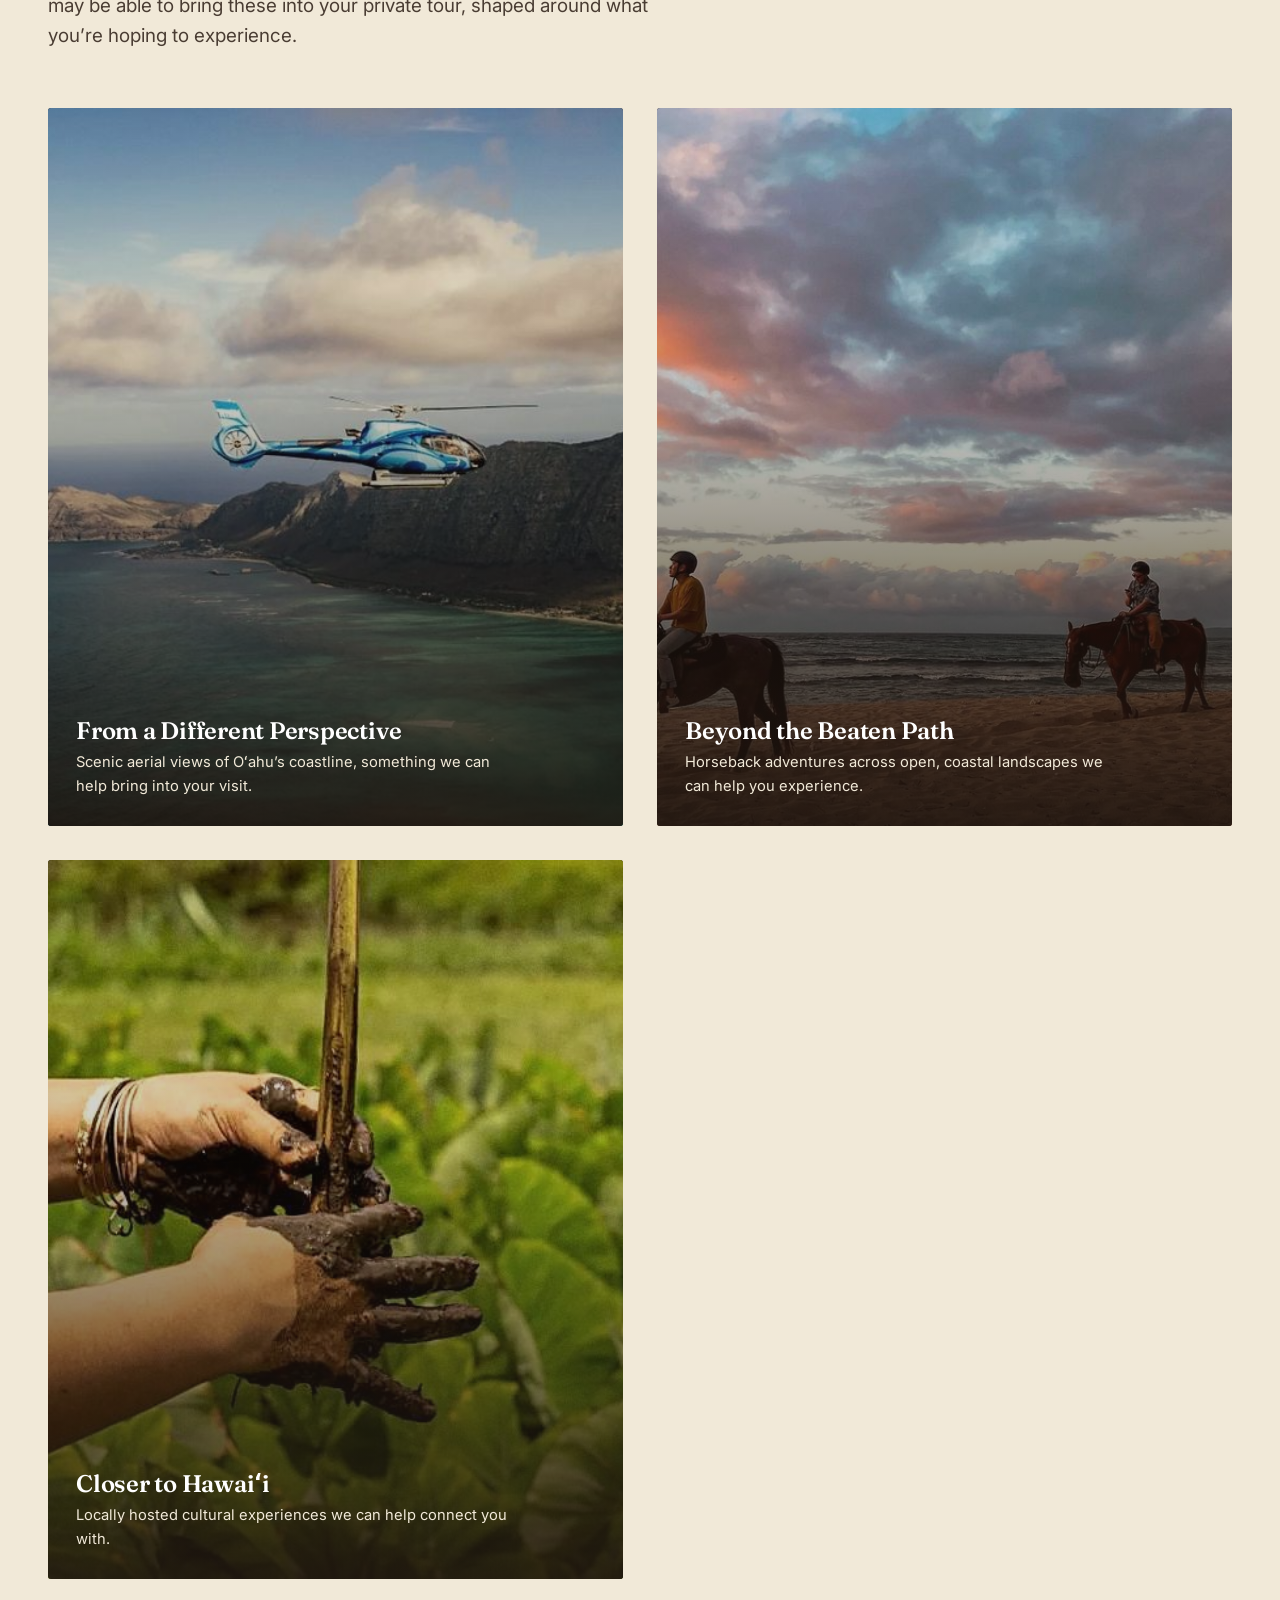
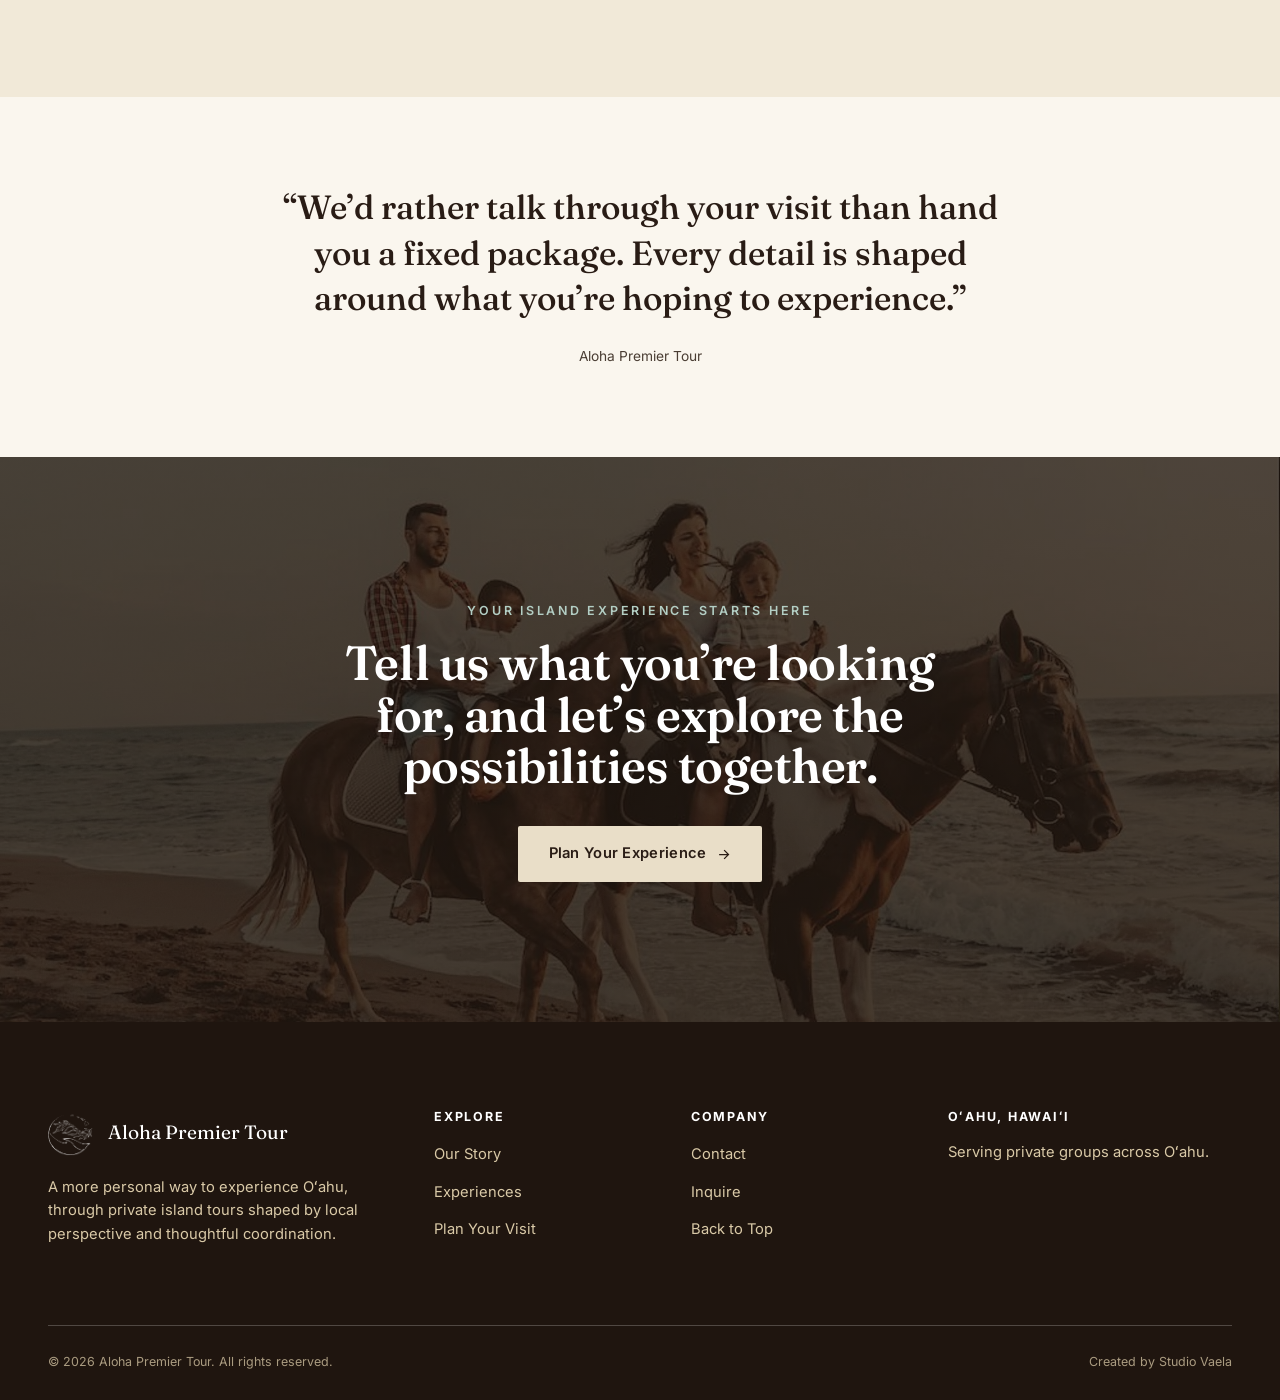
==== commit d4441fcc: "Targeted polish pass: honesty, de-duplication, internal-note cleanup Experiences: trim 6 proposed-ex" ====
--- a/experiences.html
+++ b/experiences.html
@@ -63,7 +63,7 @@
         <span class="badge-confirmed">Core Private Tour</span>
         <h2 style="font-size:clamp(1.9rem,3.2vw,2.4rem);">The Island, Your Way</h2>
         <p class="lede">Private island exploration shaped around your interests. This is the heart of Aloha Premier Tour: a personal, locally guided way to see O&#699;ahu at your own pace, with a group of your choosing.</p>
-        <p style="font-size:.9rem;color:var(--ink-soft);">Specific routes, pricing, and inclusions will be shared directly during your inquiry, as exact details are still being finalized.</p>
+        <p style="font-size:.9rem;color:var(--ink-soft);">Every experience begins with a conversation. Share what you&rsquo;re envisioning, and we&rsquo;ll explore the possibilities together.</p>
       </div>
     </div>
   </div>
@@ -74,8 +74,8 @@
   <div class="container">
     <div class="section-head reveal">
       <span class="eyebrow">More Ways to Experience the Island</span>
-      <h2 style="font-size:clamp(2rem,3.6vw,2.7rem); margin-top:.3em;">Curated additions to your private tour.</h2>
-      <p class="lede">Through trusted relationships with other local businesses across O&#699;ahu, we build these into your private tour. Details are shared directly with you during your inquiry.</p>
+      <h2 style="font-size:clamp(2rem,3.6vw,2.7rem); margin-top:.3em;">Experiences we may be able to curate for you.</h2>
+      <p class="lede">Through relationships with trusted local businesses across O&#699;ahu, we may be able to bring these into your private tour, shaped around what you&rsquo;re hoping to experience.</p>
     </div>
 
     <div class="exp-grid">
@@ -83,42 +83,21 @@
         <img src="assets/img/cards/aerial-waimanalo.jpg" alt="Helicopter above the Oʻahu coastline">
         <div class="exp-card-content">
           <h3>From a Different Perspective</h3>
-          <p>Scenic aerial adventures with our trusted local operators.</p>
+          <p>Scenic aerial views of O&#699;ahu&rsquo;s coastline, something we can help bring into your visit.</p>
         </div>
       </div>
       <div class="exp-card reveal">
         <img src="assets/img/cards/horseback-sunset-trio.jpg" alt="Horseback riding along an Oʻahu beach at sunset">
         <div class="exp-card-content">
           <h3>Beyond the Beaten Path</h3>
-          <p>Horseback adventures across open coastal landscapes.</p>
+          <p>Horseback adventures across open, coastal landscapes we can help you experience.</p>
         </div>
       </div>
       <div class="exp-card reveal">
         <img src="assets/img/cards/cultural-hands-taro.jpg" alt="Hands tending a taro patch, a genuine local practice">
         <div class="exp-card-content">
           <h3>Closer to Hawai&#699;i</h3>
-          <p>Locally hosted cultural experiences, rooted in real community connections.</p>
-        </div>
-      </div>
-      <div class="exp-card reveal">
-        <img src="assets/img/cards/horseback-family.jpg" alt="Family exploring the Oʻahu coast on horseback">
-        <div class="exp-card-content">
-          <h3>Beyond the Beaten Path: Family</h3>
-          <p>A gentler coastal ride suited to small groups and families.</p>
-        </div>
-      </div>
-      <div class="exp-card reveal">
-        <img src="assets/img/cards/aerial-makapuu-sunset.jpg" alt="Aerial view of the Oʻahu coastline at sunset">
-        <div class="exp-card-content">
-          <h3>Windward Coastline, From Above</h3>
-          <p>An alternate aerial route along O&#699;ahu&rsquo;s windward side.</p>
-        </div>
-      </div>
-      <div class="exp-card reveal">
-        <img src="assets/img/cards/taro-fields-mountain.jpg" alt="Taro fields beneath the Oʻahu mountains">
-        <div class="exp-card-content">
-          <h3>A Visit to the Valley</h3>
-          <p>A grounded, land-based introduction to local agriculture and place.</p>
+          <p>Locally hosted cultural experiences we can help connect you with.</p>
         </div>
       </div>
     </div>
@@ -128,8 +107,8 @@
 <section class="bg-offwhite tight">
   <div class="container">
     <div class="quote-block reveal">
-      <q>Every experience we offer comes from relationships we&rsquo;ve already built on the island.</q>
-      <cite>Aloha Premier Tour, on how we build each tour</cite>
+      <q>We&rsquo;d rather talk through your visit than hand you a fixed package. Every detail is shaped around what you&rsquo;re hoping to experience.</q>
+      <cite>Aloha Premier Tour</cite>
     </div>
   </div>
 </section>
--- a/assets/css/style.css
+++ b/assets/css/style.css
@@ -599,7 +599,7 @@
 .form-success .mark{
   width:52px;height:52px;margin:0 auto 22px;
   border-radius:50%;
-  background:var(--green-600);
+  background:var(--cocoa-800);
   display:flex;align-items:center;justify-content:center;
 }
 .form-success .mark svg{width:24px;height:24px;color:#fff;}
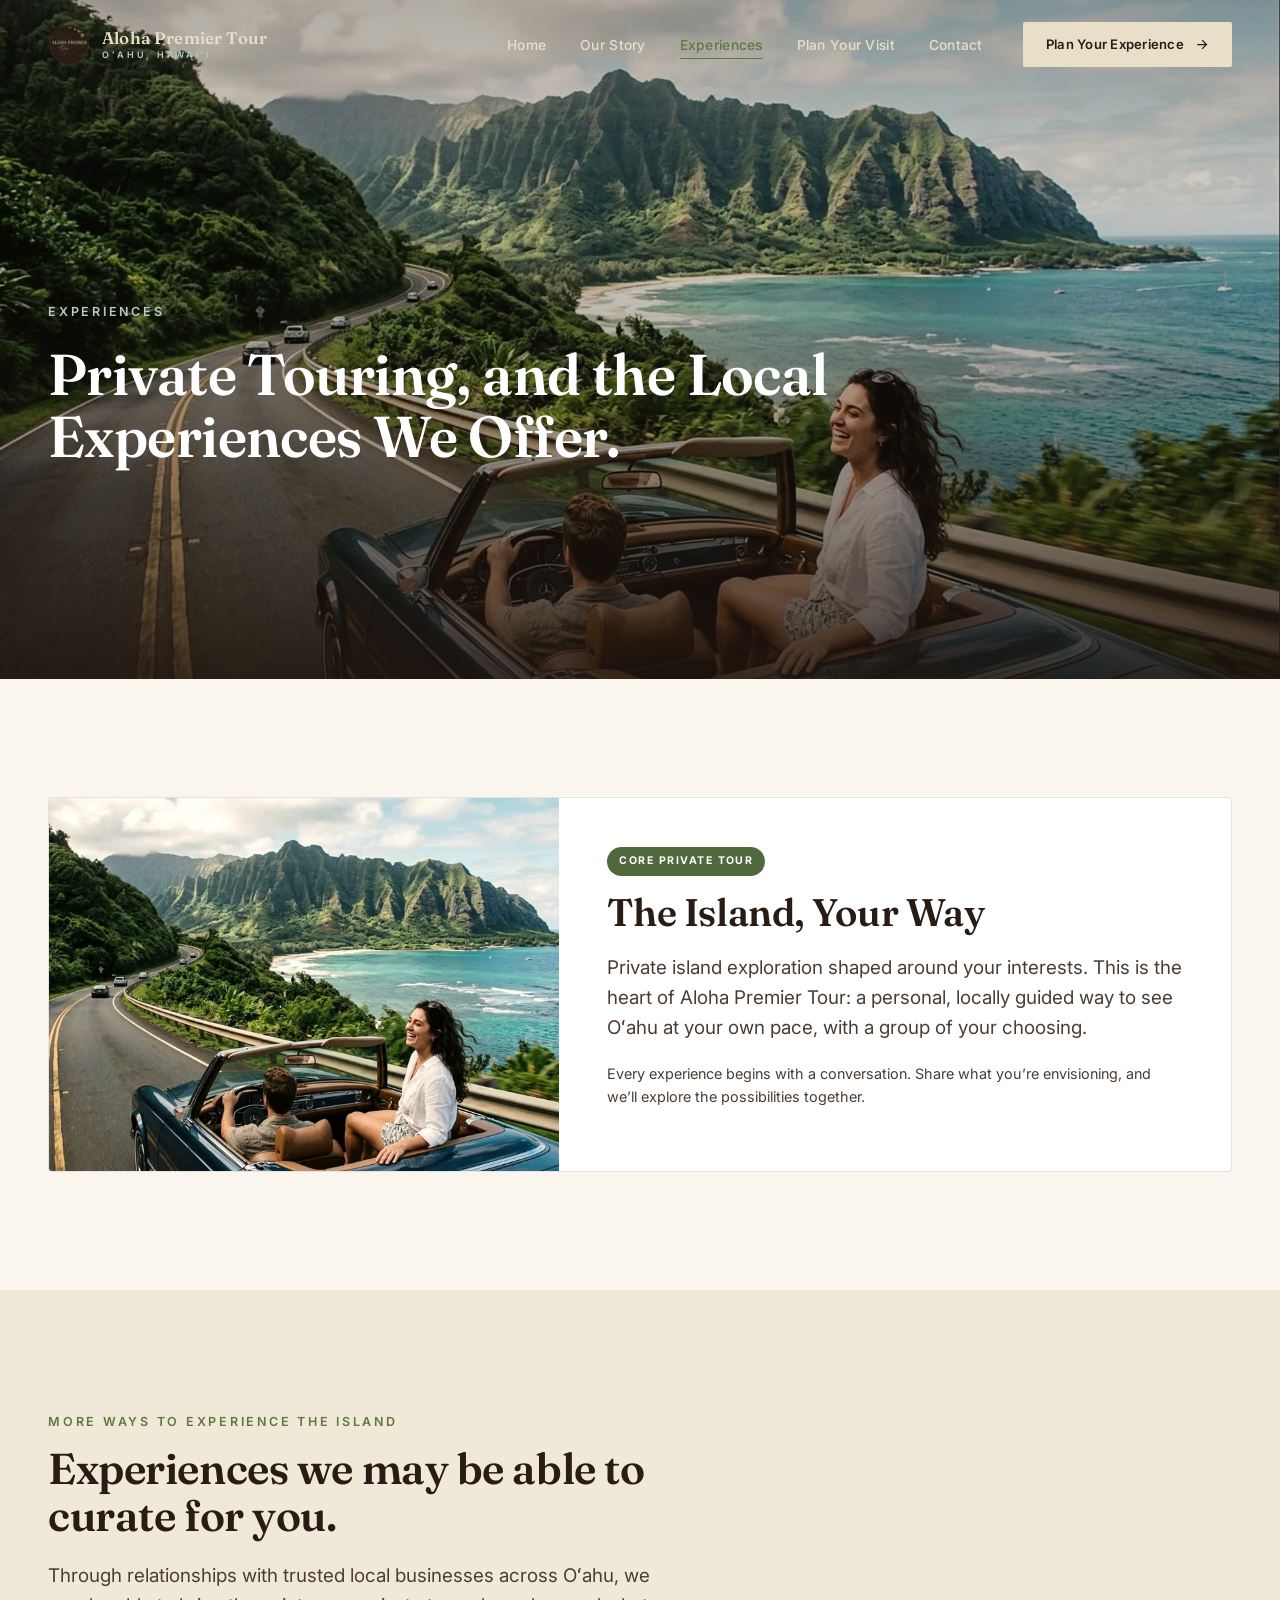
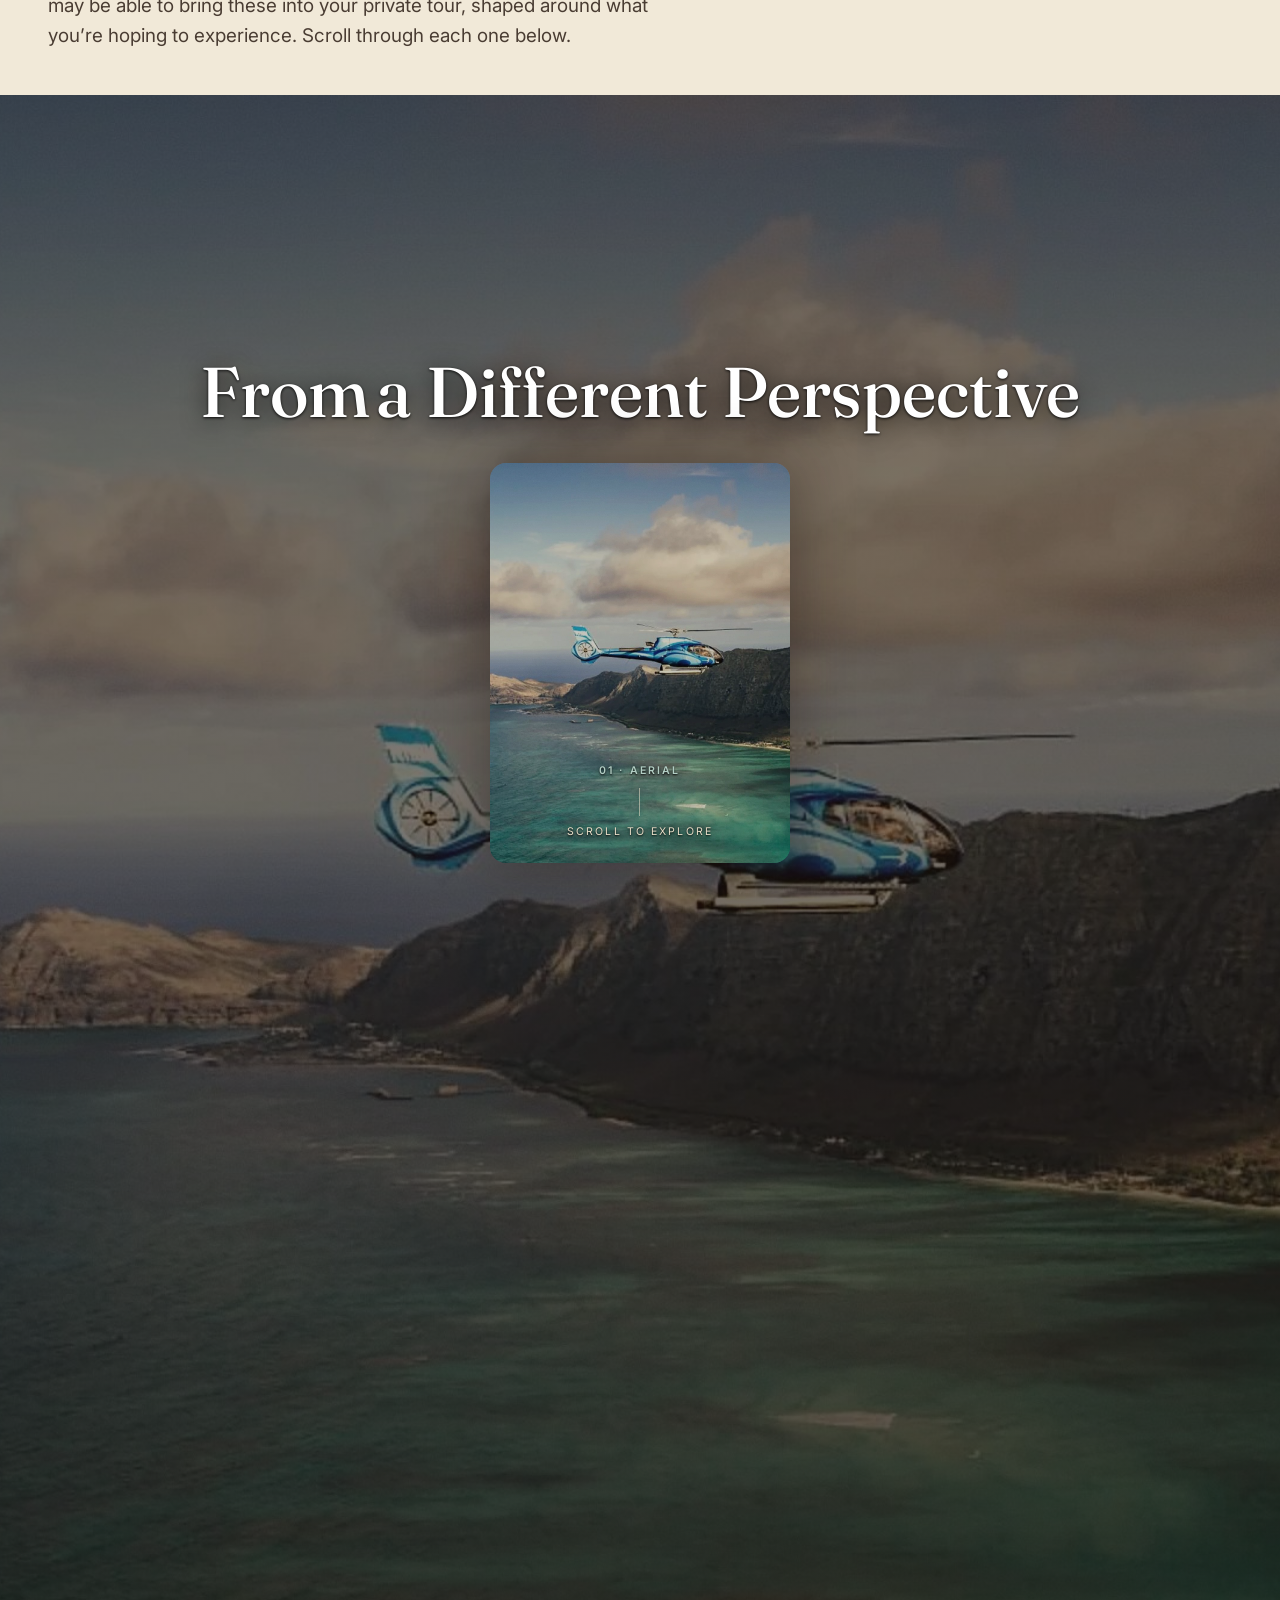
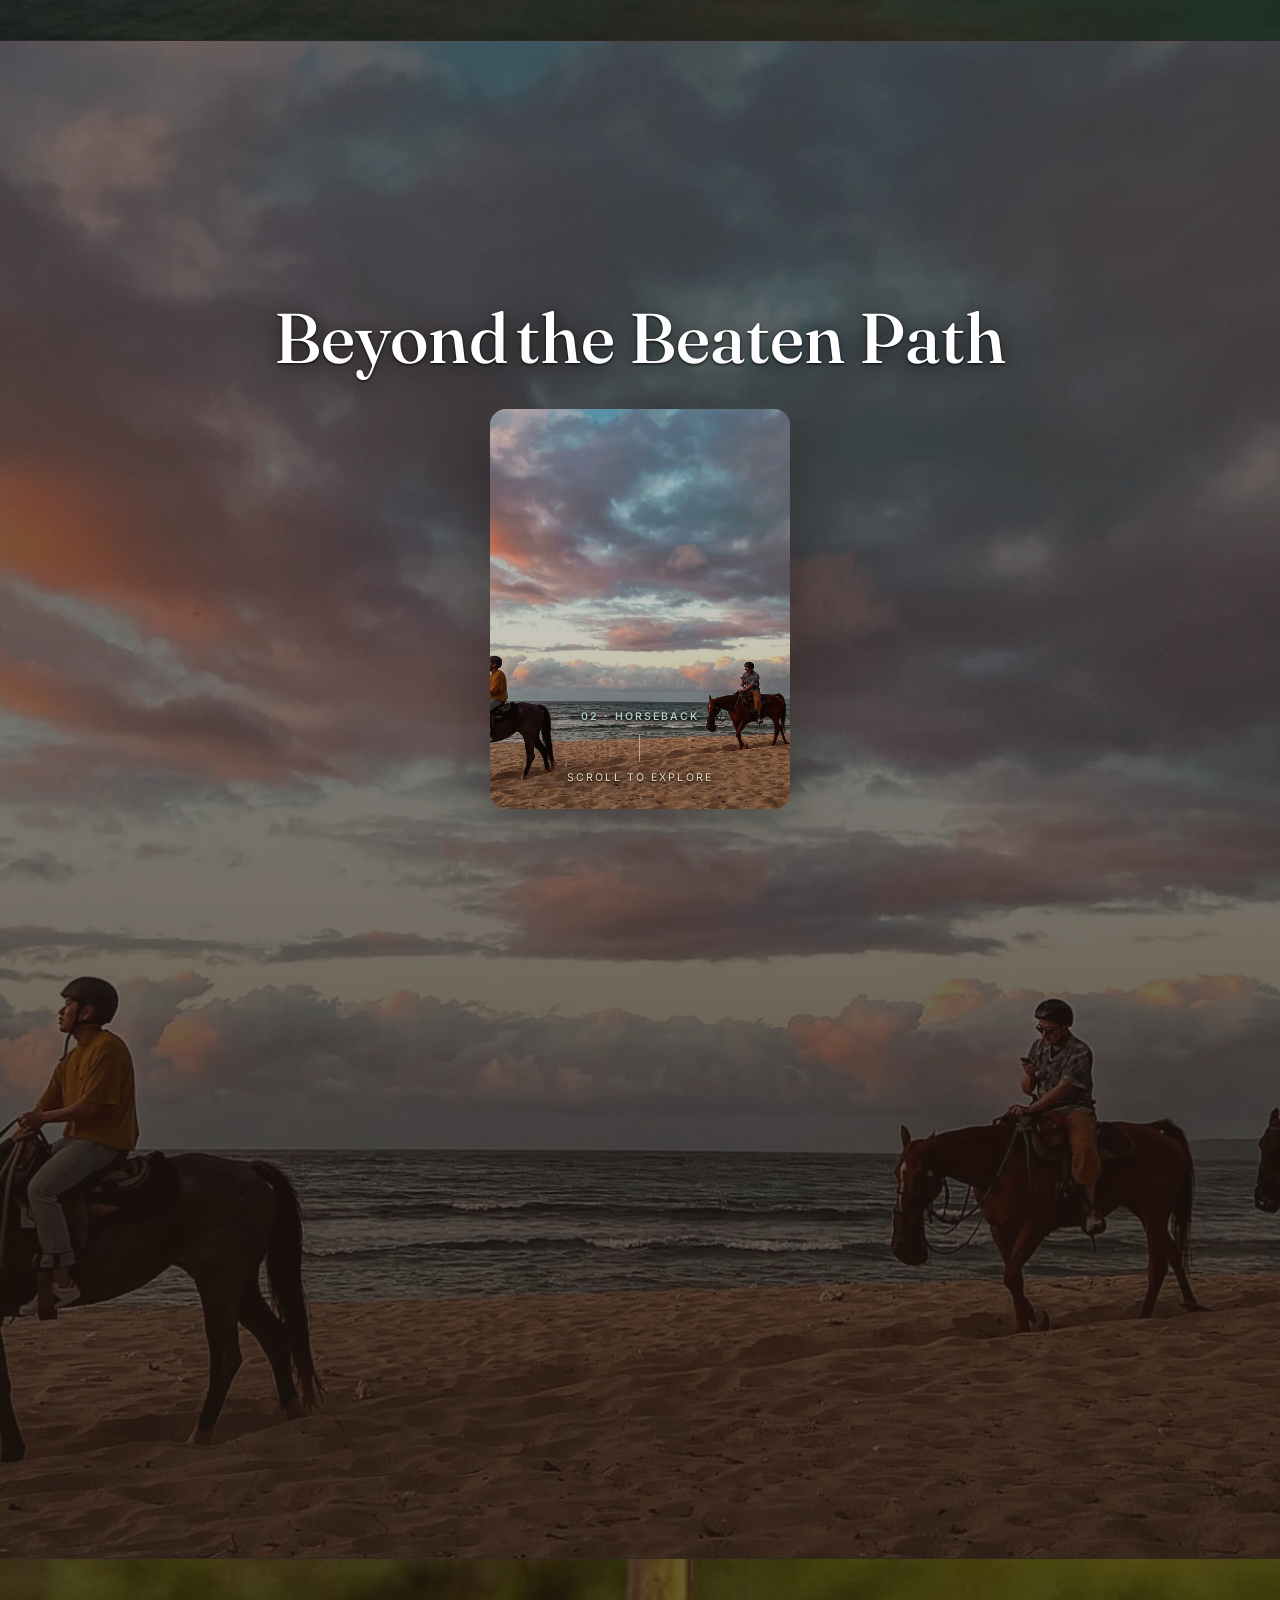
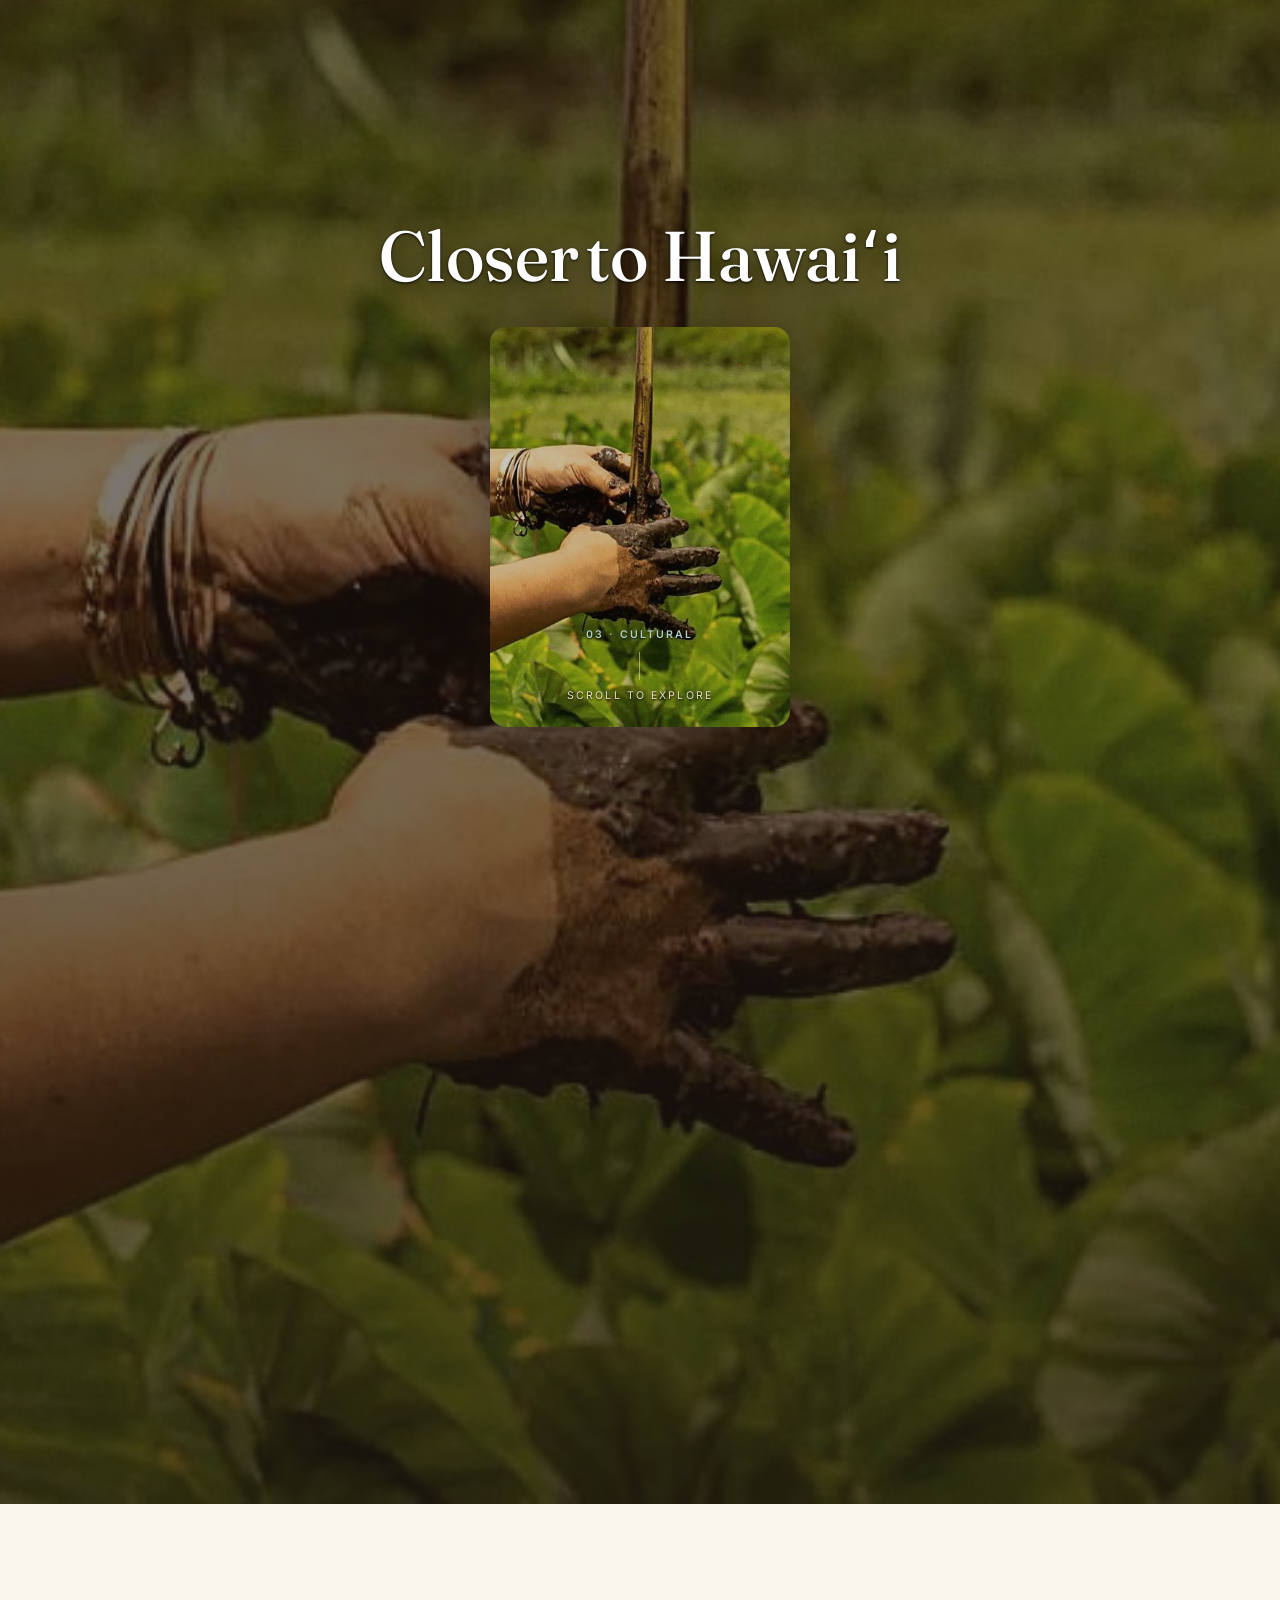
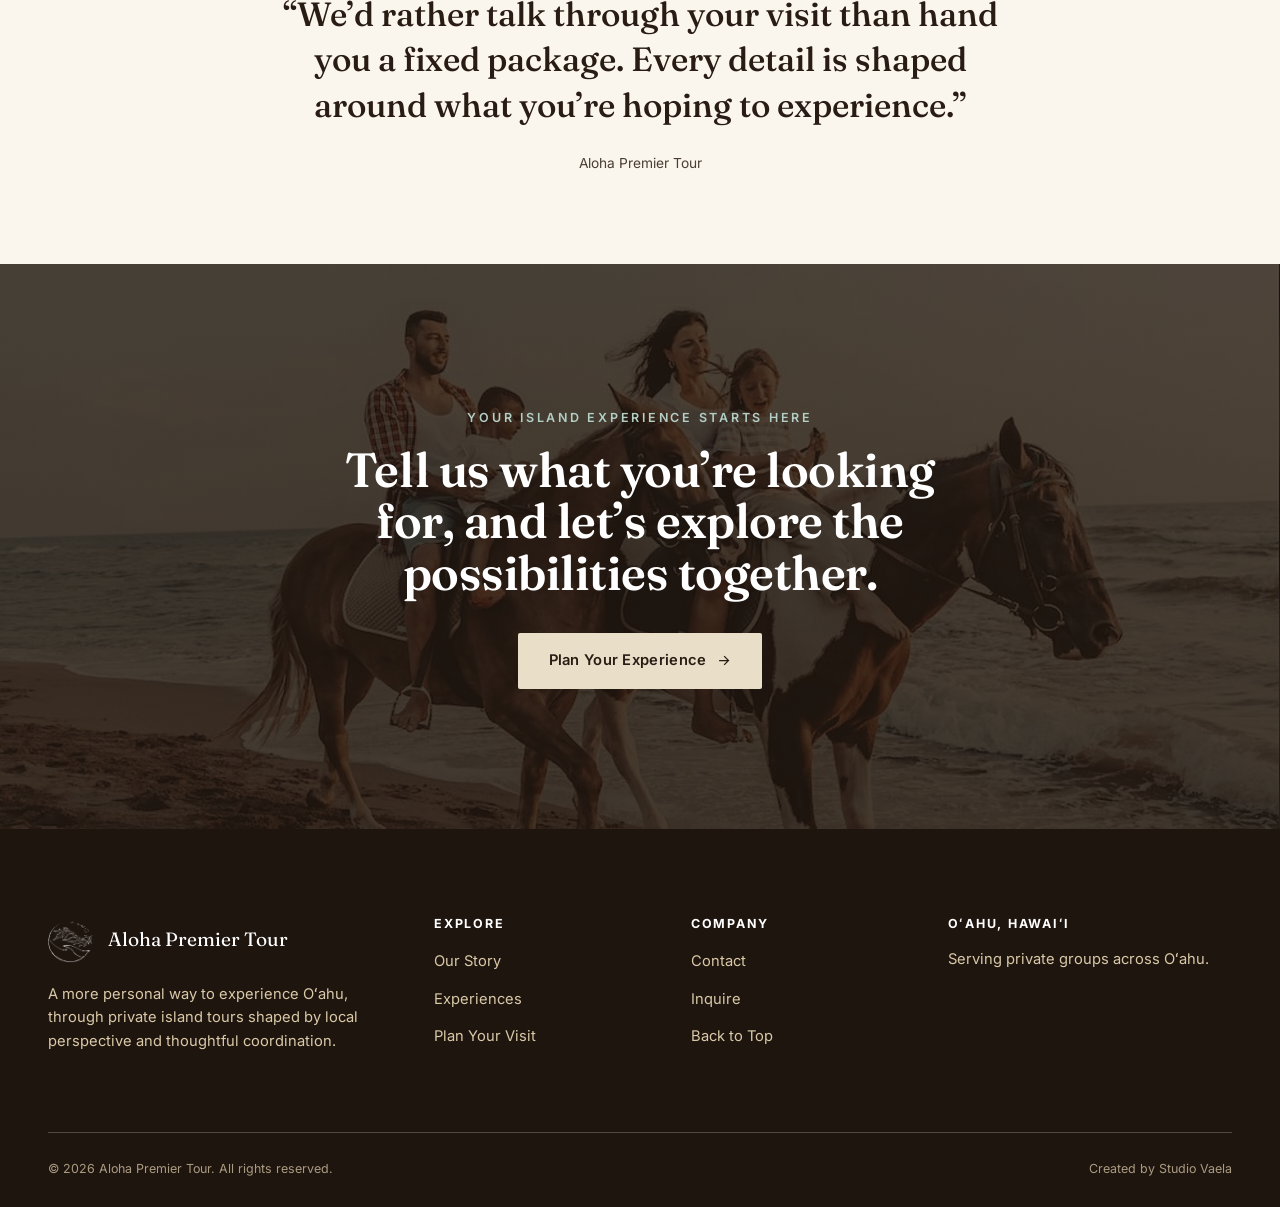
==== commit af52248f: "Replace Experiences card grid with scroll-expand sections Three full-viewport scroll-hijacking secti" ====
--- a/experiences.html
+++ b/experiences.html
@@ -70,37 +70,79 @@
 </section>
 
 <!-- ============ MORE EXPERIENCES ============ -->
-<section class="bg-sand">
-  <div class="container">
-    <div class="section-head reveal">
+<section class="bg-sand" style="padding-bottom:24px;">
+  <div class="container">
+    <div class="section-head reveal" style="margin-bottom:0;">
       <span class="eyebrow">More Ways to Experience the Island</span>
       <h2 style="font-size:clamp(2rem,3.6vw,2.7rem); margin-top:.3em;">Experiences we may be able to curate for you.</h2>
-      <p class="lede">Through relationships with trusted local businesses across O&#699;ahu, we may be able to bring these into your private tour, shaped around what you&rsquo;re hoping to experience.</p>
-    </div>
-
-    <div class="exp-grid">
-      <div class="exp-card reveal">
-        <img src="assets/img/cards/aerial-waimanalo.jpg" alt="Helicopter above the Oʻahu coastline">
-        <div class="exp-card-content">
-          <h3>From a Different Perspective</h3>
-          <p>Scenic aerial views of O&#699;ahu&rsquo;s coastline, something we can help bring into your visit.</p>
-        </div>
-      </div>
-      <div class="exp-card reveal">
-        <img src="assets/img/cards/horseback-sunset-trio.jpg" alt="Horseback riding along an Oʻahu beach at sunset">
-        <div class="exp-card-content">
-          <h3>Beyond the Beaten Path</h3>
-          <p>Horseback adventures across open, coastal landscapes we can help you experience.</p>
-        </div>
-      </div>
-      <div class="exp-card reveal">
-        <img src="assets/img/cards/cultural-hands-taro.jpg" alt="Hands tending a taro patch, a genuine local practice">
-        <div class="exp-card-content">
-          <h3>Closer to Hawai&#699;i</h3>
-          <p>Locally hosted cultural experiences we can help connect you with.</p>
-        </div>
-      </div>
-    </div>
+      <p class="lede">Through relationships with trusted local businesses across O&#699;ahu, we may be able to bring these into your private tour, shaped around what you&rsquo;re hoping to experience. Scroll through each one below.</p>
+    </div>
+  </div>
+</section>
+
+<section class="scroll-expand-section">
+  <div class="se-bg"><img src="assets/img/graded/aerial-waimanalo.jpg" alt=""></div>
+  <div class="se-stage">
+    <div class="se-title">
+      <span class="se-title-left">From</span>
+      <span class="se-title-right">a Different Perspective</span>
+    </div>
+    <div class="se-media">
+      <img src="assets/img/graded/aerial-waimanalo.jpg" alt="Helicopter above the Oʻahu coastline">
+      <div class="se-media-overlay"></div>
+      <div class="se-media-caption">
+        <span class="se-eyebrow">01 &middot; Aerial</span>
+        <span class="se-cue"><span class="line"></span>Scroll to Explore</span>
+      </div>
+    </div>
+  </div>
+  <div class="se-content">
+    <p>Scenic aerial views of O&#699;ahu&rsquo;s coastline, something we can help bring into your visit.</p>
+    <p>From the ridgelines of the windward side to the turquoise water below, seeing the island from above changes how you remember it. We can help coordinate this as part of your private tour.</p>
+  </div>
+</section>
+
+<section class="scroll-expand-section">
+  <div class="se-bg"><img src="assets/img/graded/horseback-sunset-trio.jpg" alt=""></div>
+  <div class="se-stage">
+    <div class="se-title">
+      <span class="se-title-left">Beyond</span>
+      <span class="se-title-right">the Beaten Path</span>
+    </div>
+    <div class="se-media">
+      <img src="assets/img/graded/horseback-sunset-trio.jpg" alt="Horseback riding along an Oʻahu beach at sunset">
+      <div class="se-media-overlay"></div>
+      <div class="se-media-caption">
+        <span class="se-eyebrow">02 &middot; Horseback</span>
+        <span class="se-cue"><span class="line"></span>Scroll to Explore</span>
+      </div>
+    </div>
+  </div>
+  <div class="se-content">
+    <p>Horseback adventures across open, coastal landscapes we can help you experience.</p>
+    <p>There&rsquo;s a slower, more grounded way to take in O&#699;ahu&rsquo;s open spaces. We can help bring this into your visit when it fits what you&rsquo;re looking for.</p>
+  </div>
+</section>
+
+<section class="scroll-expand-section">
+  <div class="se-bg"><img src="assets/img/graded/cultural-hands-taro.jpg" alt=""></div>
+  <div class="se-stage">
+    <div class="se-title">
+      <span class="se-title-left">Closer</span>
+      <span class="se-title-right">to Hawai&#699;i</span>
+    </div>
+    <div class="se-media">
+      <img src="assets/img/graded/cultural-hands-taro.jpg" alt="Hands tending a taro patch, a genuine local practice">
+      <div class="se-media-overlay"></div>
+      <div class="se-media-caption">
+        <span class="se-eyebrow">03 &middot; Cultural</span>
+        <span class="se-cue"><span class="line"></span>Scroll to Explore</span>
+      </div>
+    </div>
+  </div>
+  <div class="se-content">
+    <p>Locally hosted cultural experiences we can help connect you with.</p>
+    <p>Some of the most meaningful moments come from genuine local connections. We can help introduce you to experiences rooted in real community relationships.</p>
   </div>
 </section>
 
@@ -166,5 +208,6 @@
 </footer>
 
 <script src="assets/js/main.js"></script>
+<script src="assets/js/scroll-expand.js"></script>
 </body>
 </html>
--- a/assets/css/style.css
+++ b/assets/css/style.css
@@ -671,6 +671,19 @@
   line-height:1.35;
 }
 .quote-block cite{font-size:.86rem;color:var(--ink-soft);font-style:normal;}
+.bg-cocoa .quote-block q{color:#fff;}
+.bg-cocoa .quote-block cite{color:var(--sand-300);}
+
+.prose-center{max-width:640px;margin:0 auto;text-align:center;}
+
+.story-close{
+  font-family:var(--font-display);
+  font-size:clamp(1.6rem,3vw,2.2rem);
+  font-weight:500;
+  color:#fff;
+  margin-top:14px;
+  line-height:1.3;
+}
 
 /* ---------- experiences page: confirmed vs proposed ---------- */
 .confirmed-card{
@@ -721,3 +734,106 @@
   .container{padding:0 20px;}
   .form-wrap{padding:28px 20px;}
 }
+
+/* ============================================================
+   Scroll-Expand Experience Sections (Experiences page only)
+   Vanilla-JS scroll-hijack: media grows from a small frame to a
+   large one as the user scrolls, title splits apart behind it,
+   then content below reveals and normal scroll resumes.
+   See assets/js/scroll-expand.js.
+   ============================================================ */
+.scroll-expand-section{
+  position:relative;
+  min-height:100vh;
+  overflow:hidden;
+  background:var(--cocoa-900);
+}
+.se-bg{position:absolute;inset:0;z-index:0;}
+.se-bg img{width:100%;height:100%;object-fit:cover;}
+.se-bg::after{
+  content:"";position:absolute;inset:0;
+  background:linear-gradient(180deg, rgba(31,21,15,.62) 0%, rgba(31,21,15,.58) 45%, rgba(31,21,15,.78) 100%);
+}
+
+.se-stage{
+  position:relative;z-index:1;
+  min-height:100vh;
+  display:flex;align-items:center;justify-content:center;
+}
+
+.se-title{
+  position:absolute;
+  top:clamp(100px, 16vh, 170px);
+  left:0;right:0;
+  display:flex;align-items:center;justify-content:center;
+  gap:.4em;
+  z-index:1;
+  padding:0 20px;
+  pointer-events:none;
+}
+.se-title span{
+  font-family:var(--font-display);
+  font-size:clamp(1.9rem,6.2vw,4.4rem);
+  font-weight:500;
+  color:#fff;
+  white-space:nowrap;
+  line-height:1;
+  text-shadow:0 2px 24px rgba(0,0,0,.65), 0 1px 3px rgba(0,0,0,.9);
+  will-change:transform;
+}
+
+.se-media{
+  position:absolute;top:50%;left:50%;
+  transform:translate(-50%,-50%);
+  width:300px;height:400px;
+  border-radius:16px;
+  overflow:hidden;
+  z-index:2;
+  box-shadow:0 0 60px rgba(31,21,15,.45);
+  max-width:95vw;max-height:85vh;
+  will-change:width,height;
+}
+.se-media img{width:100%;height:100%;object-fit:cover;display:block;}
+.se-media-overlay{position:absolute;inset:0;background:rgba(31,21,15,.45);}
+.se-media-caption{
+  position:absolute;left:0;right:0;bottom:22px;
+  display:flex;flex-direction:column;align-items:center;gap:8px;
+  z-index:1;padding:0 16px;
+}
+.se-eyebrow{
+  font-size:.66rem;font-weight:600;letter-spacing:.2em;text-transform:uppercase;
+  color:var(--seaglass-400);will-change:transform;
+  text-shadow:0 1px 10px rgba(0,0,0,.7), 0 1px 2px rgba(0,0,0,.9);
+}
+.se-cue{
+  display:flex;flex-direction:column;align-items:center;gap:8px;
+  font-size:.66rem;letter-spacing:.2em;text-transform:uppercase;color:var(--sand-200);
+  will-change:transform,opacity;
+  text-shadow:0 1px 10px rgba(0,0,0,.7), 0 1px 2px rgba(0,0,0,.9);
+}
+.se-cue .line{width:1px;height:28px;background:currentColor;opacity:.55;}
+
+.se-content{
+  position:relative;z-index:1;
+  max-width:620px;margin:0 auto;
+  padding:100px 24px 120px;
+  text-align:center;
+  opacity:0;
+  transition:opacity .8s var(--ease);
+}
+.se-content.is-visible{opacity:1;}
+.se-content p{color:var(--sand-100);font-size:1.02rem;line-height:1.7;margin-bottom:1em;}
+.se-content p:first-child{font-family:var(--font-display);font-size:1.4rem;color:#fff;margin-bottom:.6em;}
+.scroll-expand-section + .scroll-expand-section{border-top:1px solid rgba(255,255,255,.08);}
+
+@media (max-width:760px){
+  .se-media{width:220px;height:300px;}
+  .se-media-caption{bottom:16px;}
+}
+@media (prefers-reduced-motion: reduce){
+  .se-media{width:min(92vw,900px) !important;height:min(80vh,560px) !important;}
+  .se-title span{transform:none !important;}
+  .se-eyebrow,.se-cue{transform:none !important;}
+  .se-cue{display:none;}
+  .se-content{opacity:1;}
+}
